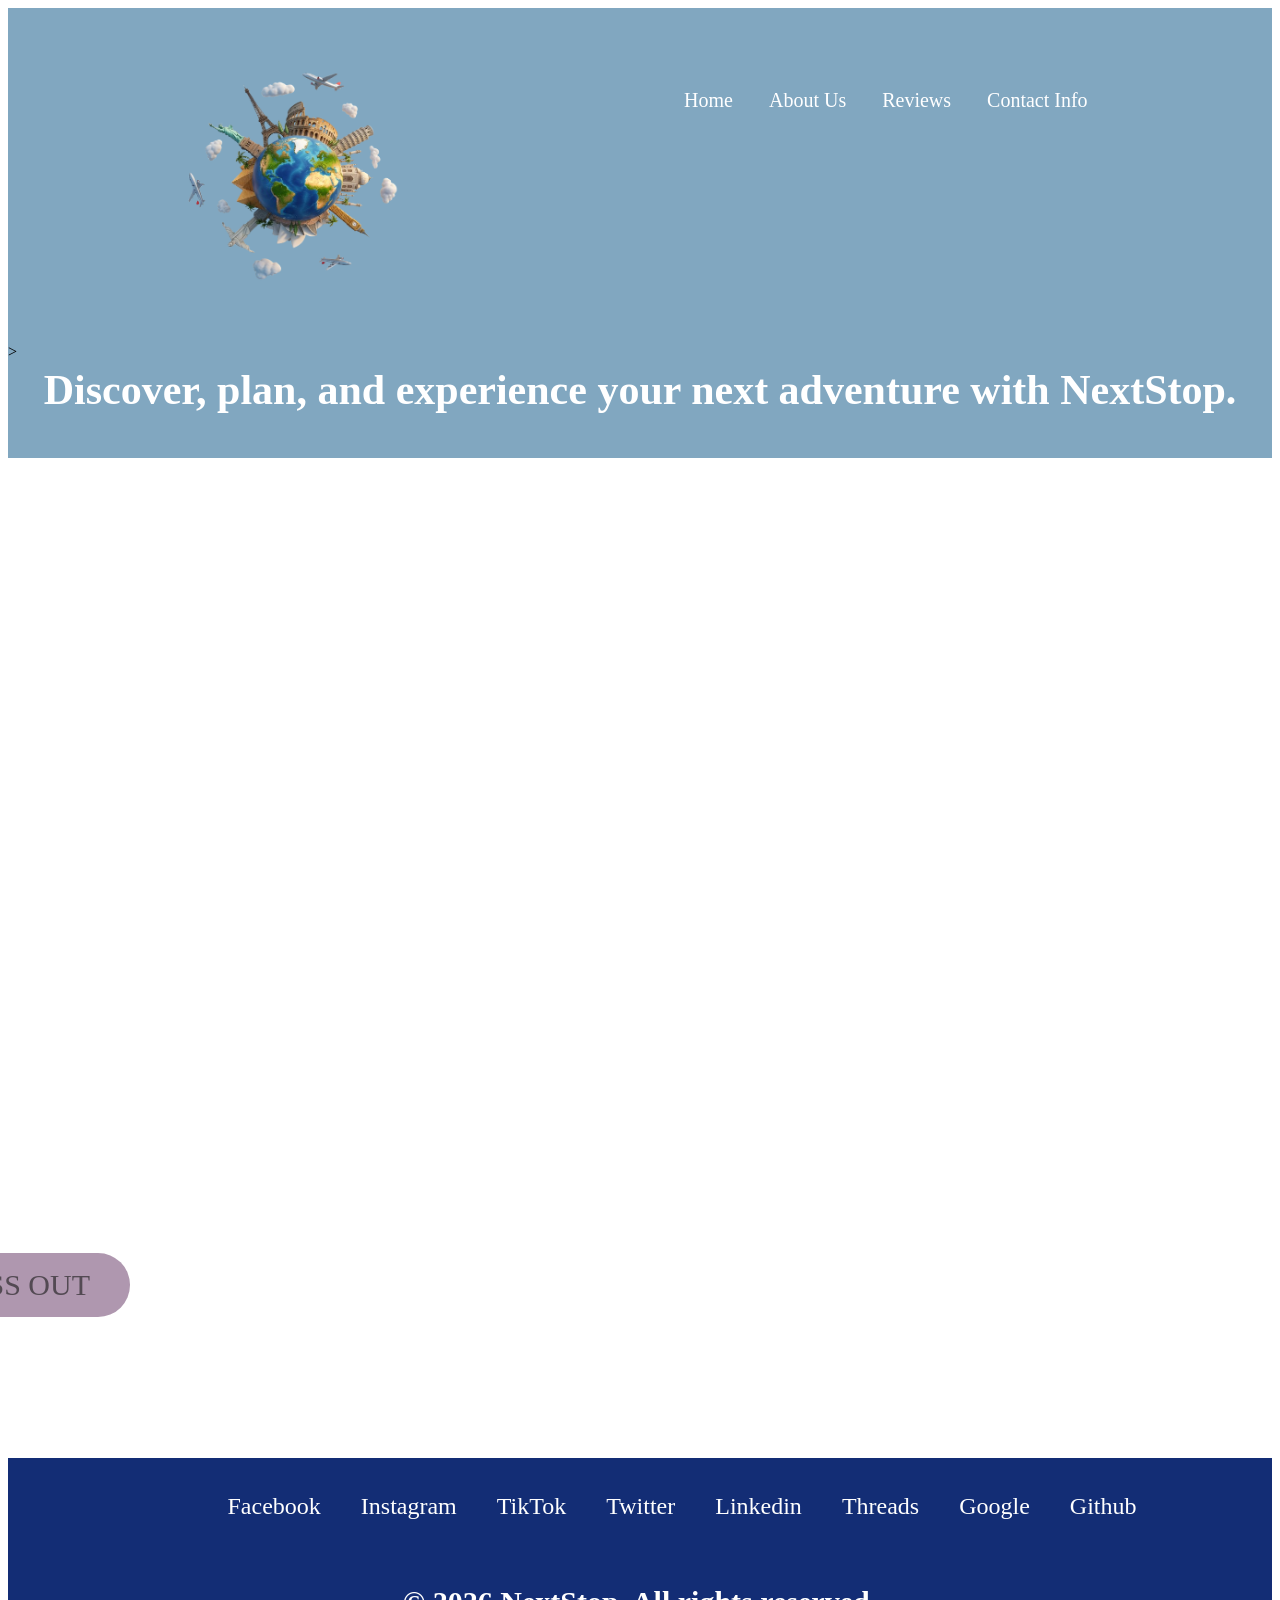
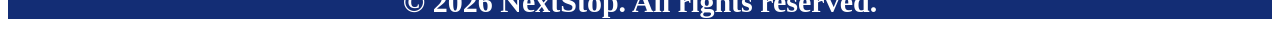
==== GroupProject/index.html @ 1eec3945 "grproject 2" ====
<!DOCTYPE html>
<html lang="en">
<head>
    <meta charset="UTF-8">
    <meta name="viewport" content="width=device-width, initial-scale=1.0">
    <title>NextStop - Home</title>
    <link rel="stylesheet" href="style.css">
</head>
<body>

    
    <section id="section-1">
        <div class="container1">
            <header>

                <img id="logo" src="images/NextStop_logo.png">

                <nav class="nav">
                    <ul>
                        <li class="active"><a href="index.html">Home</a></li>
                        <li class="active"><a href="about.html">About Us</a></li>
                        <li class="active"><a href="reviews.html">Reviews</a></li>
                        <li class="active"><a href="contact.html">Contact Info</a></li>
                    </ul>
                </nav>
            </header>>

            <!--<div class="main-heading"></div>-->
                <h1 class="main-heading">Discover, plan, and experience your next adventure with NextStop.</h1>

        </div>
    </section>


    <section id="section-2">

        <div class="container2">
            <div class="title-box">

                <h2>Travel Destinations</h2>

            <div class="line"></div>                

            </div>


        </div>

            <div class="desti-box">
                <div class="desti">
                    <h2>Dubai</h2>
                </div>

                <div class="desti">
                    <h2>Turkey</h2>
                </div>

                <div class="desti">
                    <h2>Great Britain</h2>
                </div>

                <div class="desti">
                    <h2>USA</h2>
                </div>
            </div>

        </div>

            <div class="desti-box2">
                <div class="desti">
                    <h2>France</h2>
                </div>

                <div class="desti">
                    <h2>Brasil</h2>
                </div>

                <div class="desti">
                    <h2>Italy</h2>
                </div>

                <div class="desti">
                    <h2>Switzerland</h2>
                </div>
            </div>


            <div class="desti-box3">
                <div class="desti">
                    <h2>Japan</h2>
                </div>

                <div class="desti">
                    <h2>Austria</h2>
                </div>

                <div class="desti">
                    <h2>Spain</h2>
                </div>


                <div class="desti">
                    <h2>South Korea</h2>

        </div>
    </section>


    <section id="section-3">

        <div class="container3">
            <div class="title-box">
               <a href="perfkits.html">DON'T MISS OUT</a>
            </div>

        </div>

    </section>


    
    <footer>

        <div class="container4">
            <div class="footer-links">

                <ul>
                    <li><a href="https://www.facebook.com/">Facebook</a></li>
                    <li><a href="https://www.instagram.com/?hl=en">Instagram</a></li>
                    <li><a href="https://www.tiktok.com/en/">TikTok</a></li>
                    <li><a href="https://www.twitter.new/">Twitter</a></li>
                    <li><a href="https://al.linkedin.com/">Linkedin</a></li>
                    <li><a href="https://www.threads.com/?hl=en">Threads</a></li>
                    <li><a href="https://www.google.com/">Google</a></li>
                    <li><a href="https://github.com/">Github</a></li>
                </ul>

                <h3>© 2026 NextStop.  All rights reserved.</h3>
                
            </div>
        </div>

    </footer>



    <script src="main.js"></script>
    
</body>
</html>
---- GroupProject/style.css ----
#logo{
    height: 225px;
    width: 225px;
    right: 500px;
}


/*Section 1*/
#section-1{
    background-color: #81a7c0;
    height: 450px;
    background-size: cover;
    background-position: center;
    background-repeat: no-repeat;
}


.container1{
    margin-left: auto;
    margin-right: auto;
    height: 100%;
}


header{
    padding: 55px;
    display: flex;
    justify-content: space-around;
}


nav ul li{
    display: inline-block;
    padding: 10px 16px;
}


nav ul li a{
    text-decoration: none;
    color: white;
}


nav ul li.active{
    background-color: none;
    font-size: 20px;
}


nav ul li.active:hover{
    background-color: #81a7c0;
    border-radius: 5px;
    font-size: 20px;
}


.main-heading{
    margin-top: 5px;
    text-align: center;
    color: white;
    font-size: 42px;
    font-weight: bold;
}


/*.main-heading h1{
    color: white;
    font-size: 42px;
    font-weight: bold;
    margin-bottom: 100px;
}*/


/*Section 2*/
#section-2{
    background-image: url(images/home_section2.jpg);
    min-height: 400px;
    color: white;
    display: flex;
    flex-direction: column; 
    align-items: center;
    padding: 50px 20px;
}


#section-2 .title-box{
    text-align: center;
    margin-bottom: 40px;
}

#section-2 .title-box h2{
    margin: 0;
    font-size: 40px;
    text-transform: uppercase;
    font-weight: bold;
}

#section-2 .title-box .line{
    width: 80px;
    height: 4px;
    background-color: rgba(255, 255, 255, 0.5);
    margin: 10px auto 0 auto;
}


.desti-box,
.desti-box2,
.desti-box3{
    display: flex;
    justify-content: center;
    gap: 20px;
    margin-top: 20px;
    flex-wrap: wrap;
}


.desti{
    background-color: rgba(255, 255, 255, 0.2);
    padding: 15px 40px;
    border-radius: 50px; 
    text-align: center;
    backdrop-filter: blur(5px);
    transition: 0.3s;
}

.desti h2{
    font-size: 18px;
    margin: 0;
}


.desti:hover{
    background-color: rgba(255, 255, 255, 0.4);
    transform: scale(1.05);
}




/*Section 3*/
#section-3{
    background-image: url(images/home_section3.jpg);
    min-height: 500px;
    background-size: cover;
    background-position: center;
    display: flex;
    justify-content: center;
    align-items: center; /* center first */
}

/* Button container */
#section-3 .title-box{
    text-align: center;
    transform: translateY(-100px); /* move UP (adjust this) */
}

/* DON'T MISS OUT button */
#section-3 .title-box a {
    position: absolute;
    top: 145px;   /* adjust this */
    right: 510px;   /* adjust this */   
    text-decoration: none;
    background-color: #af97af;
    color: #534a53;
    padding: 15px 40px;
    border-radius: 50px;
    font-size: 30px;
    transition: 0.3s;
    white-space: nowrap;
}

/* Hover effect */
#section-3 .title-box a:hover{
    background-color: #5d95c2;
}



/*Footer*/
footer{
    background-color: #132d75;
}


.footer-links{
    max-width: 945px;
    margin-left: auto;
    margin-right: auto;
}


footer ul{
    margin: 0;
    padding-top: 25px;
    padding-bottom: 25px;
    display: flex;
}


.footer-links ul li{
    display: inline-block;
    padding: 10px 20px 10px 20px;
}


.footer-links ul li{
    display: inline-block;
    padding: 10px 20px 10px 20px;
}


.footer-links ul li a{
    text-decoration: none;
    color: white;
    font-size: 24px;
}


.footer-links  h3{
    text-align: center;
    font-size: 30px;
    color: white;
}
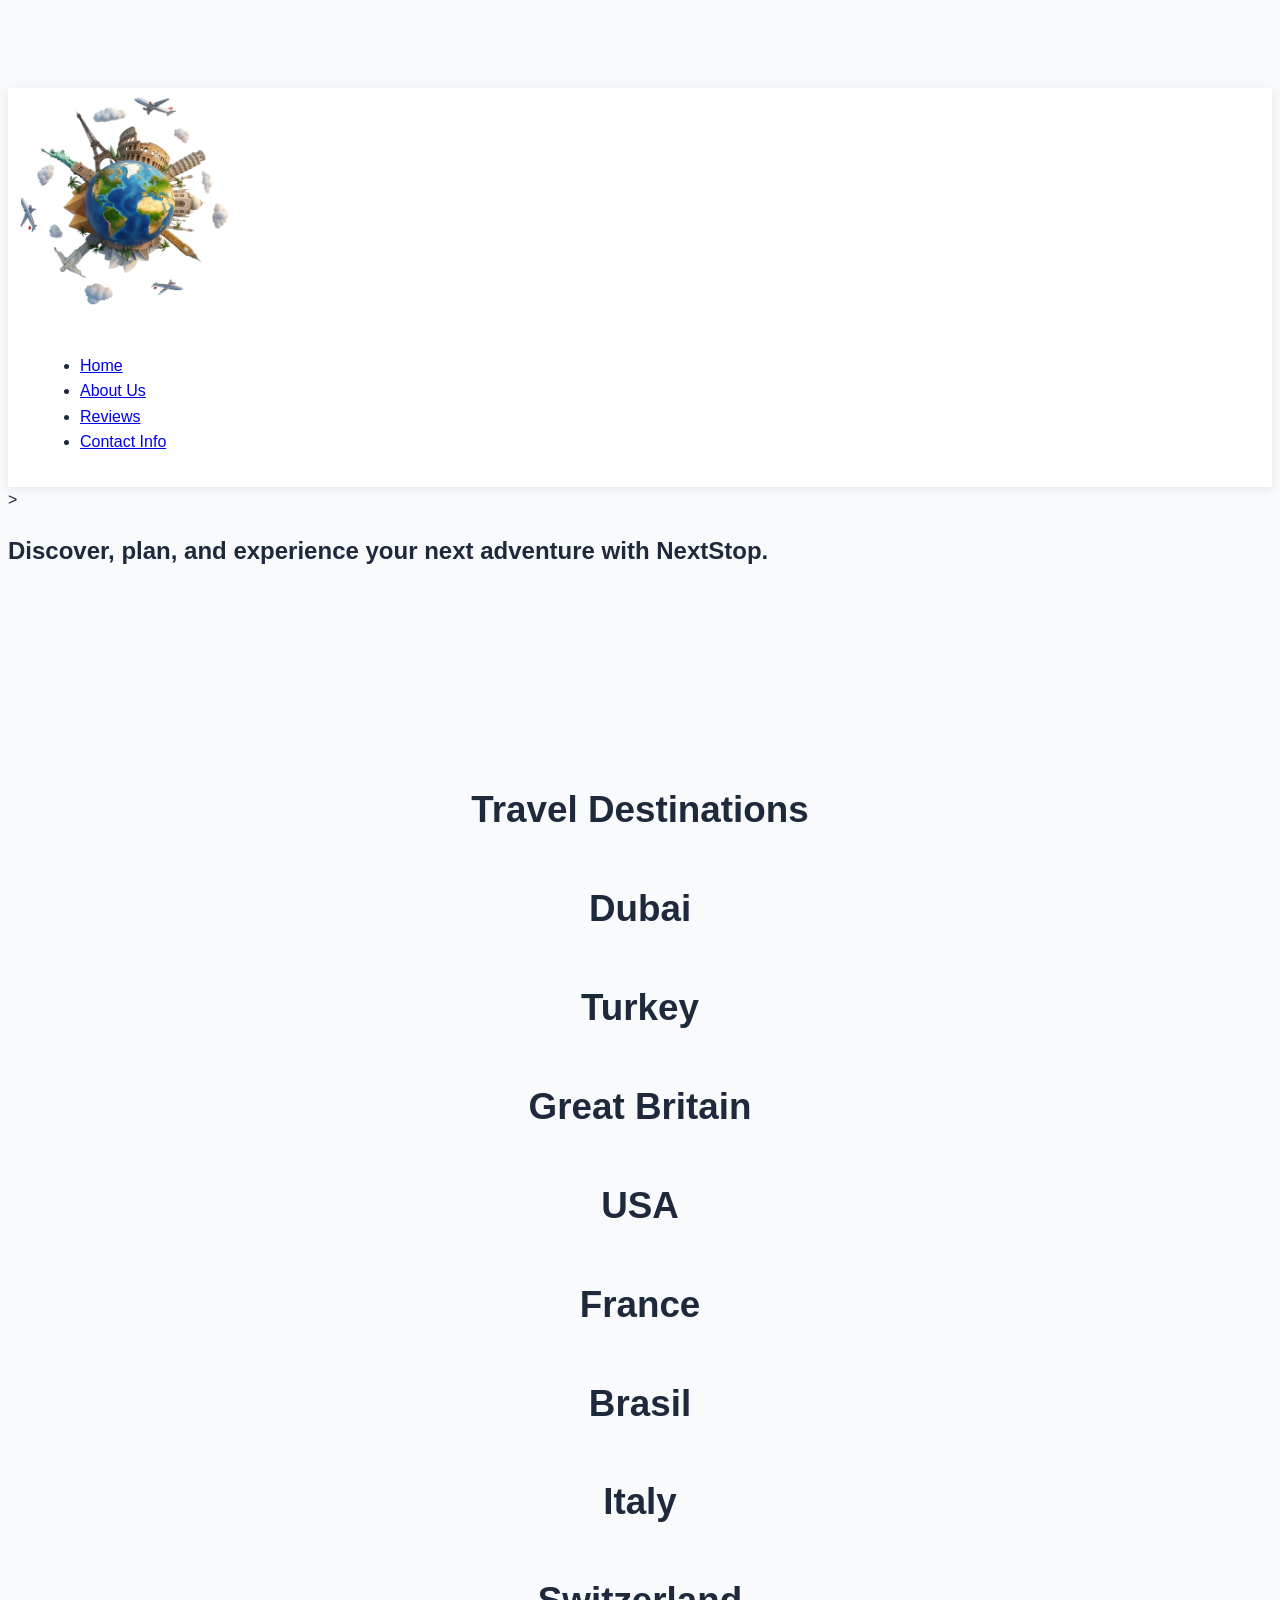
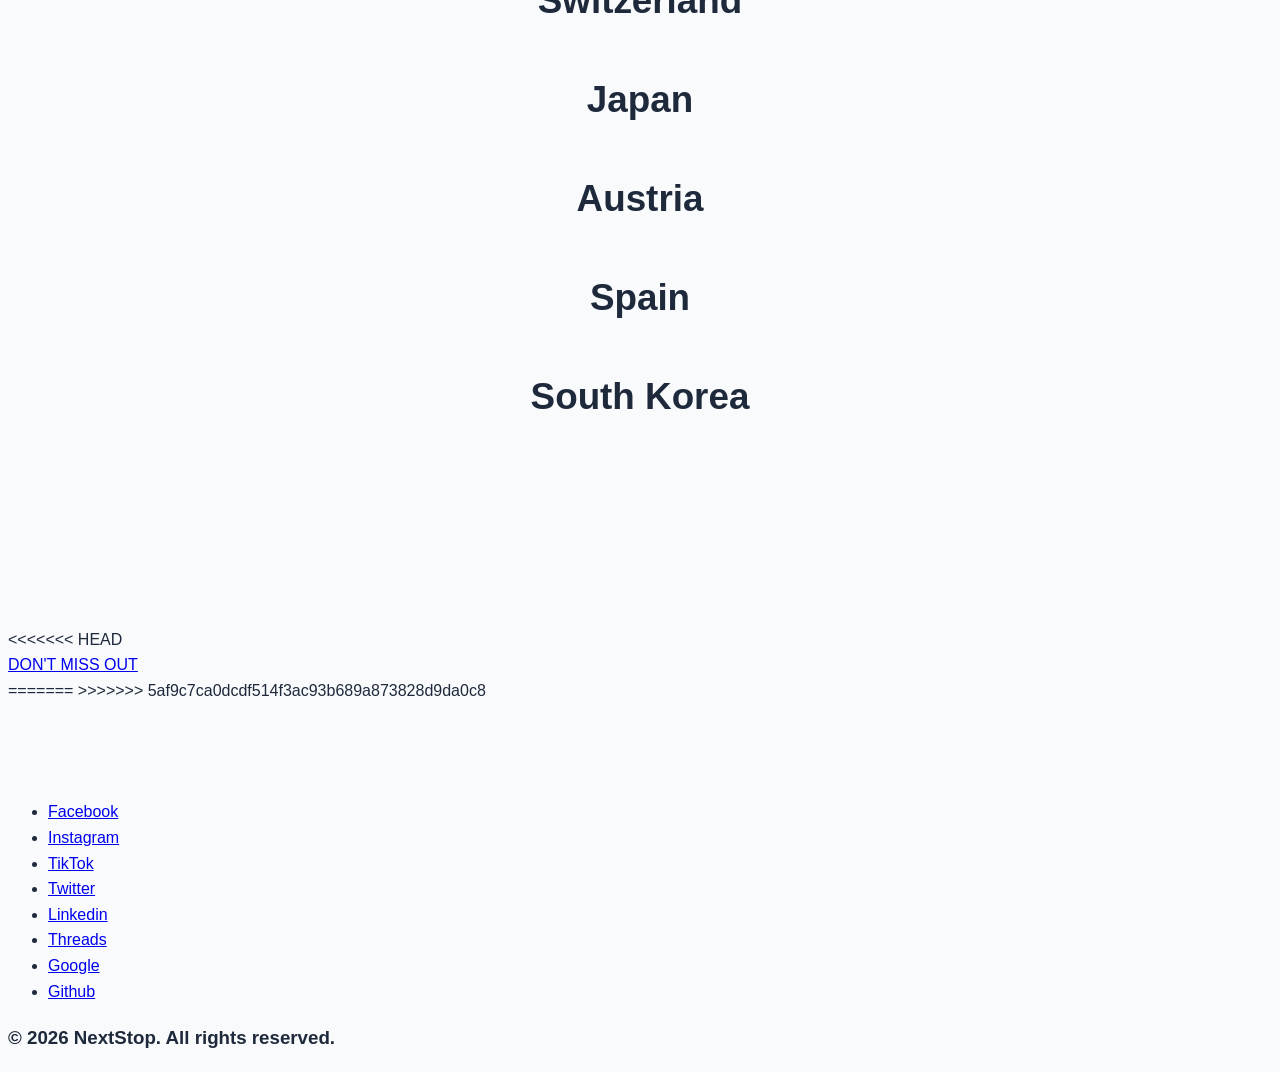
==== commit eb543f49: "." ====
--- a/GroupProject/index.html
+++ b/GroupProject/index.html
@@ -42,8 +42,6 @@
             <div class="line"></div>                
 
             </div>
-
-
         </div>
 
             <div class="desti-box">
@@ -108,12 +106,16 @@
 
     <section id="section-3">
 
+<<<<<<< HEAD
         <div class="container3">
             <div class="title-box">
                <a href="perfkits.html">DON'T MISS OUT</a>
             </div>
 
         </div>
+=======
+        
+>>>>>>> 5af9c7ca0dcdf514f3ac93b689a873828d9da0c8
 
     </section>
 
--- a/GroupProject/style.css
+++ b/GroupProject/style.css
@@ -4,6 +4,104 @@
     right: 500px;
 }
 
+<<<<<<< HEAD
+=======
+html {
+    scroll-behavior: smooth;
+}
+
+body {
+    font-family: Arial, Helvetica, sans-serif;
+    background-color: #f8fafc;
+    color: #1e293b;
+    line-height: 1.6;
+}
+
+/* Navigation */
+
+header {
+    background: #ffffff;
+    box-shadow: 0 2px 10px rgba(0, 0, 0, 0.08);
+    position: sticky;
+    top: 0;
+    z-index: 1000;
+}
+
+
+nav {
+    max-width: 1200px;
+    margin: auto;
+    padding: 1rem 2rem;
+
+    display: flex;
+    justify-content: space-between;
+    align-items: center;
+}
+
+.logo {
+    font-size: 1.8rem;
+    font-weight: bold;
+    color: #0ea5e9;
+}
+
+.nav-links {
+    display: flex;
+    list-style: none;
+    gap: 2rem;
+}
+
+.nav-links a {
+    text-decoration: none;
+    color: #1e293b;
+    font-weight: 600;
+    transition: 0.3s;
+}
+
+.nav-links a:hover {
+    color: #0ea5e9;
+}
+
+#menu-btn {
+    display: none;
+    background: none;
+    border: none;
+    font-size: 1.5rem;
+    cursor: pointer;
+}
+
+/* General */
+
+.container {
+    width: 90%;
+    max-width: 1200px;
+    margin: auto;
+}
+
+section {
+    padding: 80px 0;
+}
+
+h2 {
+    text-align: center;
+    margin-bottom: 40px;
+    font-size: 2.3rem;
+}
+
+/* Hero */
+
+.hero {
+    min-height: 85vh;
+    display: flex;
+    align-items: center;
+    justify-content: center;
+
+    text-align: center;
+    color: white;
+
+    background:
+        linear-gradient(rgba(0,0,0,0.55), rgba(0,0,0,0.55)),
+        url("../images/hero.jpg");
+>>>>>>> 5af9c7ca0dcdf514f3ac93b689a873828d9da0c8
 
 /*Section 1*/
 #section-1{
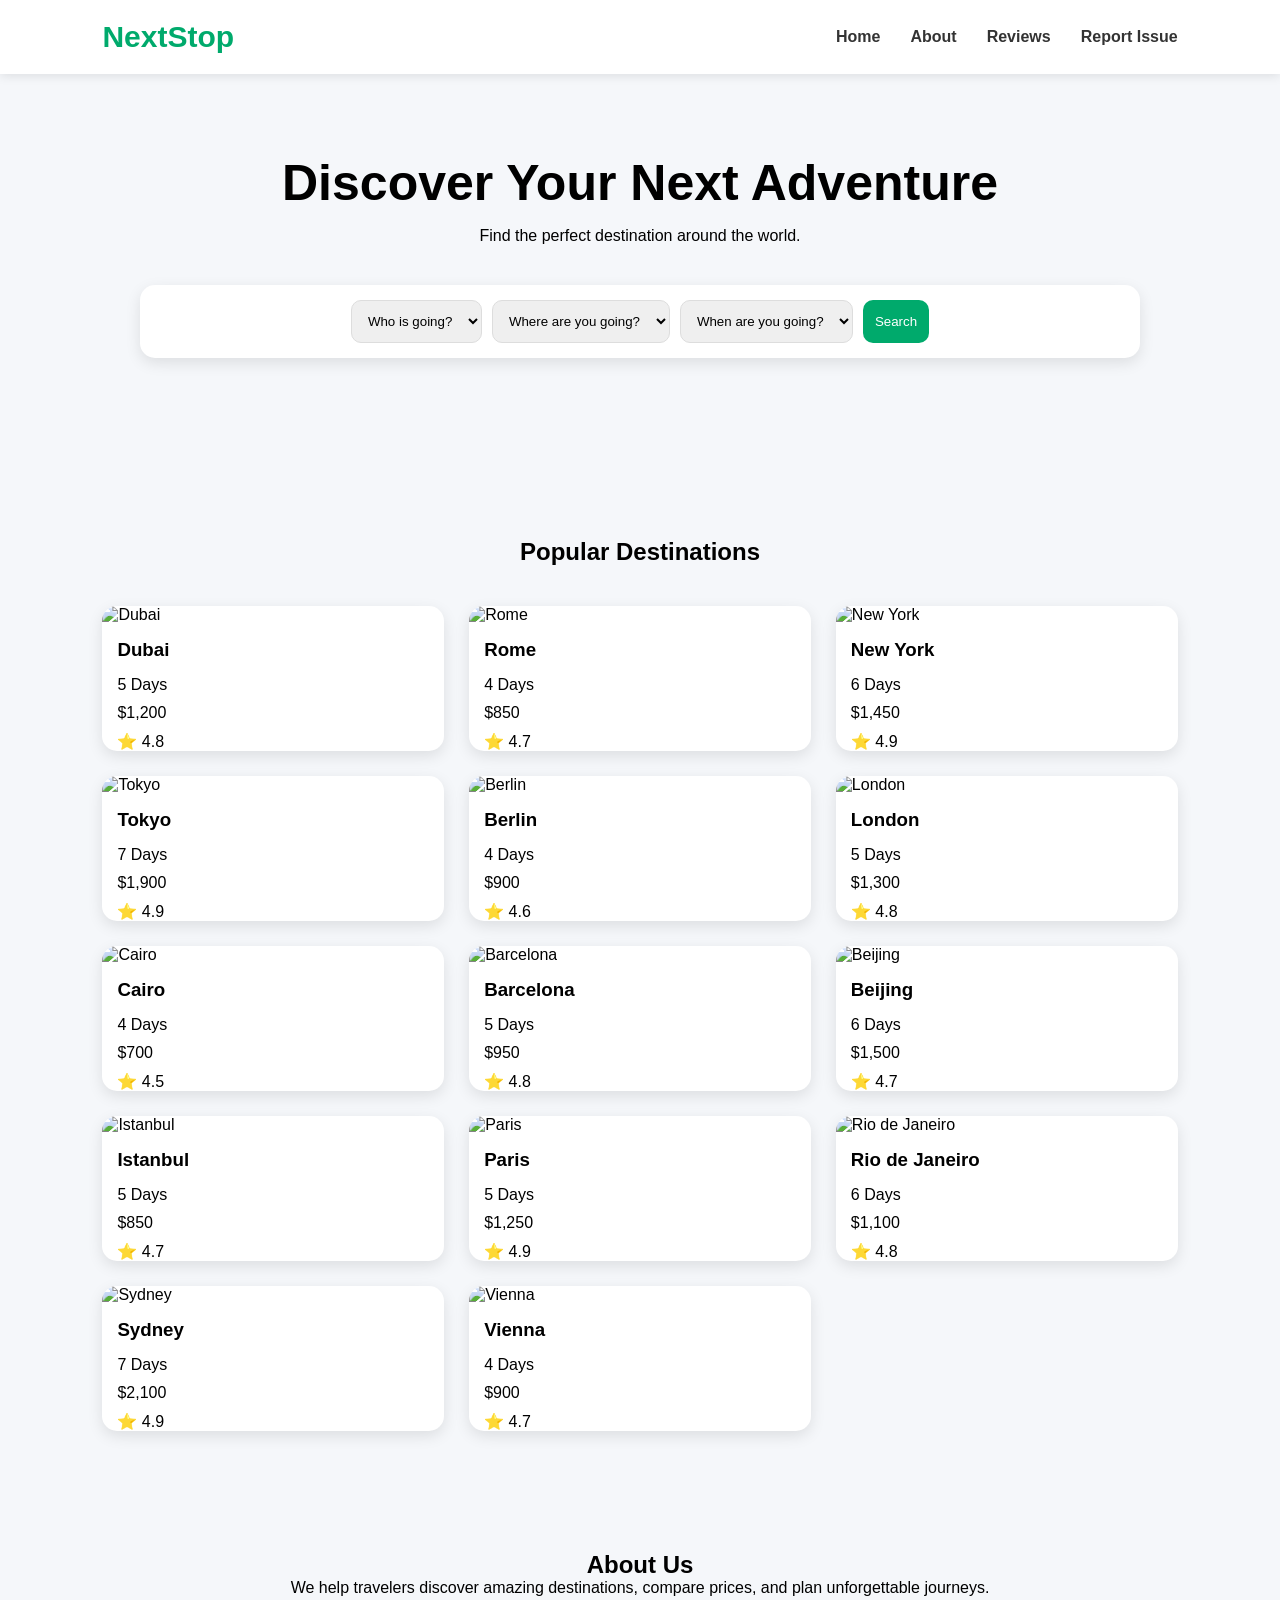
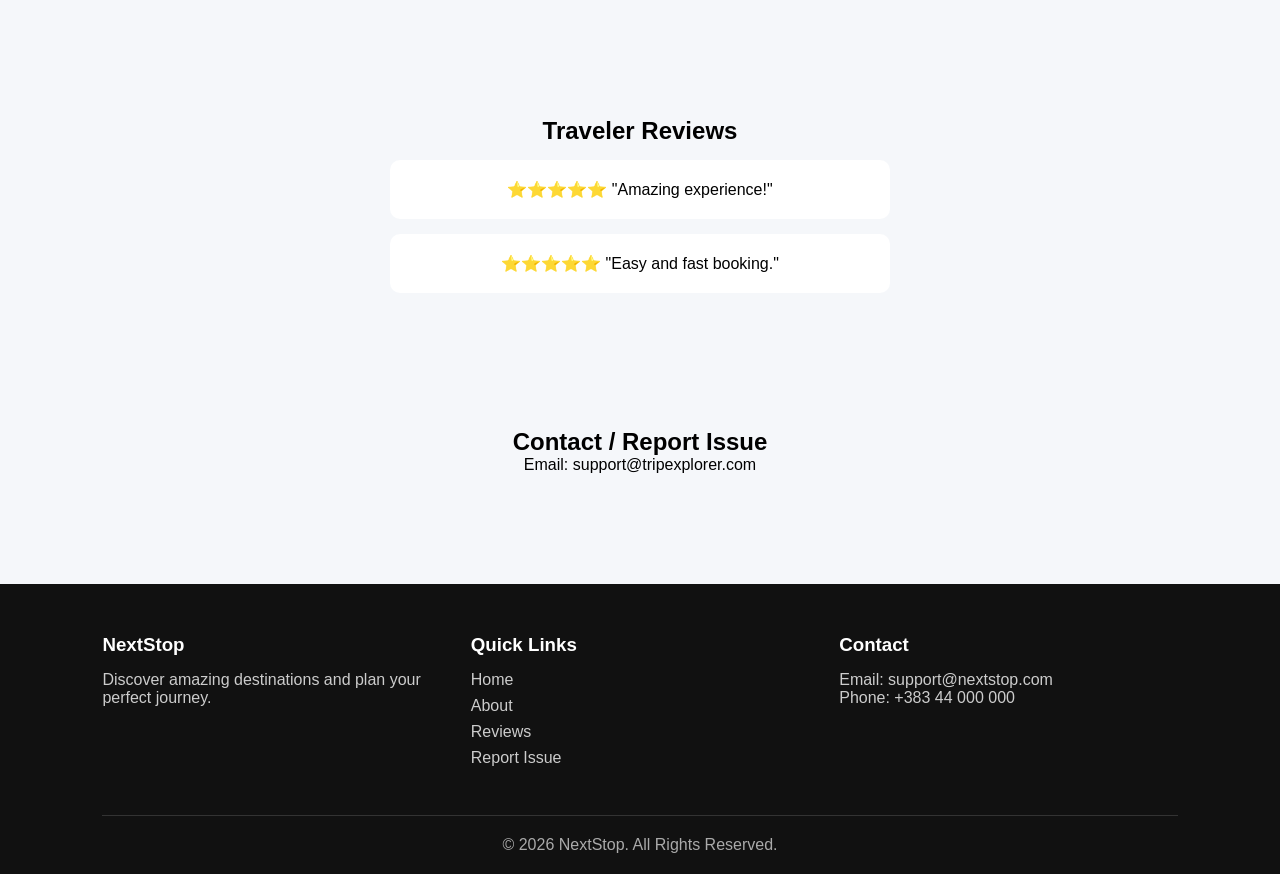
==== commit 660ce452: "commit" ====
--- a/GroupProject/index.html
+++ b/GroupProject/index.html
@@ -1,152 +1,257 @@
+
 <!DOCTYPE html>
 <html lang="en">
 <head>
     <meta charset="UTF-8">
     <meta name="viewport" content="width=device-width, initial-scale=1.0">
-    <title>NextStop - Home</title>
+    <title>TripAdvisor Clone</title>
     <link rel="stylesheet" href="style.css">
 </head>
 <body>
 
-    
-    <section id="section-1">
-        <div class="container1">
-            <header>
-
-                <img id="logo" src="images/NextStop_logo.png">
-
-                <nav class="nav">
-                    <ul>
-                        <li class="active"><a href="index.html">Home</a></li>
-                        <li class="active"><a href="about.html">About Us</a></li>
-                        <li class="active"><a href="reviews.html">Reviews</a></li>
-                        <li class="active"><a href="contact.html">Contact Info</a></li>
-                    </ul>
-                </nav>
-            </header>>
-
-            <!--<div class="main-heading"></div>-->
-                <h1 class="main-heading">Discover, plan, and experience your next adventure with NextStop.</h1>
-
-        </div>
-    </section>
-
-
-    <section id="section-2">
-
-        <div class="container2">
-            <div class="title-box">
-
-                <h2>Travel Destinations</h2>
-
-            <div class="line"></div>                
-
-            </div>
-        </div>
-
-            <div class="desti-box">
-                <div class="desti">
-                    <h2>Dubai</h2>
-                </div>
-
-                <div class="desti">
-                    <h2>Turkey</h2>
-                </div>
-
-                <div class="desti">
-                    <h2>Great Britain</h2>
-                </div>
-
-                <div class="desti">
-                    <h2>USA</h2>
-                </div>
-            </div>
-
-        </div>
-
-            <div class="desti-box2">
-                <div class="desti">
-                    <h2>France</h2>
-                </div>
-
-                <div class="desti">
-                    <h2>Brasil</h2>
-                </div>
-
-                <div class="desti">
-                    <h2>Italy</h2>
-                </div>
-
-                <div class="desti">
-                    <h2>Switzerland</h2>
-                </div>
-            </div>
-
-
-            <div class="desti-box3">
-                <div class="desti">
-                    <h2>Japan</h2>
-                </div>
-
-                <div class="desti">
-                    <h2>Austria</h2>
-                </div>
-
-                <div class="desti">
-                    <h2>Spain</h2>
-                </div>
-
-
-                <div class="desti">
-                    <h2>South Korea</h2>
-
-        </div>
-    </section>
-
-
-    <section id="section-3">
-
-<<<<<<< HEAD
-        <div class="container3">
-            <div class="title-box">
-               <a href="perfkits.html">DON'T MISS OUT</a>
-            </div>
-
-        </div>
-=======
-        
->>>>>>> 5af9c7ca0dcdf514f3ac93b689a873828d9da0c8
-
-    </section>
-
-
-    
+<nav>
+
+    <div class="logo">
+        NextStop
+    </div>
+
+    <ul>
+        <li><a href="index.html">Home</a></li>
+        <li><a href="about.html">About</a></li>
+        <li><a href="reviews.html">Reviews</a></li>
+        <li><a href="report.html">Report Issue</a></li>
+    </ul>
+
+</nav>
+
+    <section class="hero" id="home">
+        <h1>Discover Your Next Adventure</h1>
+        <p>Find the perfect destination around the world.</p>
+
+        <div class="trip-bar">
+
+            <select>
+                <option>Who is going?</option>
+                <option>Solo</option>
+                <option>Couple</option>
+                <option>Family</option>
+                <option>Friends</option>
+            </select>
+
+            <select>
+                <option>Where are you going?</option>
+                <option>Dubai</option>
+                <option>Rome</option>
+                <option>New York</option>
+                <option>Tokyo</option>
+                <option>Berlin</option>
+                <option>London</option>
+                <option>Cairo</option>
+                <option>Barcelona</option>
+                <option>Beijing</option>
+                <option>Istanbul</option>
+                <option>Paris</option>
+                <option>Rio de Janeiro</option>
+                <option>Sydney</option>
+                <option>Vienna</option>
+            </select>
+
+            <select>
+                <option>When are you going?</option>
+                <option>Spring</option>
+                <option>Summer</option>
+                <option>Autumn</option>
+                <option>Winter</option>
+            </select>
+
+            <button id="searchBtn">Search</button>
+
+        </div>
+    </section>
+
+    <section class="destinations">
+
+        <h2>Popular Destinations</h2>
+
+        <div class="cards">
+
+            <div class="card">
+                <img src="images/dubai.jpg" alt="Dubai">
+                <h3>Dubai</h3>
+                <p>5 Days</p>
+                <p>$1,200</p>
+                <span>⭐ 4.8</span>
+            </div>
+
+            <div class="card">
+                <img src="images/rome.jpg" alt="Rome">
+                <h3>Rome</h3>
+                <p>4 Days</p>
+                <p>$850</p>
+                <span>⭐ 4.7</span>
+            </div>
+
+            <div class="card">
+                <img src="images/new-york.jpg" alt="New York">
+                <h3>New York</h3>
+                <p>6 Days</p>
+                <p>$1,450</p>
+                <span>⭐ 4.9</span>
+            </div>
+
+            <div class="card">
+                <img src="images/tokyo.jpg" alt="Tokyo">
+                <h3>Tokyo</h3>
+                <p>7 Days</p>
+                <p>$1,900</p>
+                <span>⭐ 4.9</span>
+            </div>
+
+            <div class="card">
+                <img src="images/berlin.jpg" alt="Berlin">
+                <h3>Berlin</h3>
+                <p>4 Days</p>
+                <p>$900</p>
+                <span>⭐ 4.6</span>
+            </div>
+
+            <div class="card">
+                <img src="images/london.jpg" alt="London">
+                <h3>London</h3>
+                <p>5 Days</p>
+                <p>$1,300</p>
+                <span>⭐ 4.8</span>
+            </div>
+
+            <div class="card">
+                <img src="images/cairo.jpg" alt="Cairo">
+                <h3>Cairo</h3>
+                <p>4 Days</p>
+                <p>$700</p>
+                <span>⭐ 4.5</span>
+            </div>
+
+            <div class="card">
+                <img src="images/barcelona.jpg" alt="Barcelona">
+                <h3>Barcelona</h3>
+                <p>5 Days</p>
+                <p>$950</p>
+                <span>⭐ 4.8</span>
+            </div>
+
+            <div class="card">
+                <img src="images/beijing.jpg" alt="Beijing">
+                <h3>Beijing</h3>
+                <p>6 Days</p>
+                <p>$1,500</p>
+                <span>⭐ 4.7</span>
+            </div>
+
+            <div class="card">
+                <img src="images/istanbul.jpg" alt="Istanbul">
+                <h3>Istanbul</h3>
+                <p>5 Days</p>
+                <p>$850</p>
+                <span>⭐ 4.7</span>
+            </div>
+
+            <div class="card">
+                <img src="images/paris.jpg" alt="Paris">
+                <h3>Paris</h3>
+                <p>5 Days</p>
+                <p>$1,250</p>
+                <span>⭐ 4.9</span>
+            </div>
+
+            <div class="card">
+                <img src="images/rio-de-janeiro.jpg" alt="Rio de Janeiro">
+                <h3>Rio de Janeiro</h3>
+                <p>6 Days</p>
+                <p>$1,100</p>
+                <span>⭐ 4.8</span>
+            </div>
+
+            <div class="card">
+                <img src="images/sydney.jpg" alt="Sydney">
+                <h3>Sydney</h3>
+                <p>7 Days</p>
+                <p>$2,100</p>
+                <span>⭐ 4.9</span>
+            </div>
+
+            <div class="card">
+                <img src="images/vienna.jpg" alt="Vienna">
+                <h3>Vienna</h3>
+                <p>4 Days</p>
+                <p>$900</p>
+                <span>⭐ 4.7</span>
+            </div>
+
+        </div>
+    </section>
+
+    <section id="about">
+        <h2>About Us</h2>
+        <p>
+            We help travelers discover amazing destinations,
+            compare prices, and plan unforgettable journeys.
+        </p>
+    </section>
+
+    <section id="reviews">
+        <h2>Traveler Reviews</h2>
+        <div class="review-box">
+            ⭐⭐⭐⭐⭐ "Amazing experience!"
+        </div>
+        <div class="review-box">
+            ⭐⭐⭐⭐⭐ "Easy and fast booking."
+        </div>
+    </section>
+
+    <section id="contact">
+        <h2>Contact / Report Issue</h2>
+        <p>Email: support@tripexplorer.com</p>
+    </section>
+
     <footer>
 
-        <div class="container4">
-            <div class="footer-links">
-
-                <ul>
-                    <li><a href="https://www.facebook.com/">Facebook</a></li>
-                    <li><a href="https://www.instagram.com/?hl=en">Instagram</a></li>
-                    <li><a href="https://www.tiktok.com/en/">TikTok</a></li>
-                    <li><a href="https://www.twitter.new/">Twitter</a></li>
-                    <li><a href="https://al.linkedin.com/">Linkedin</a></li>
-                    <li><a href="https://www.threads.com/?hl=en">Threads</a></li>
-                    <li><a href="https://www.google.com/">Google</a></li>
-                    <li><a href="https://github.com/">Github</a></li>
-                </ul>
-
-                <h3>© 2026 NextStop.  All rights reserved.</h3>
-                
-            </div>
-        </div>
-
-    </footer>
-
-
+    <div class="footer-content">
+
+        <div>
+            <h3>NextStop</h3>
+            <p>
+                Discover amazing destinations and plan
+                your perfect journey.
+            </p>
+        </div>
+
+
+        <div>
+            <h3>Quick Links</h3>
+            <a href="index.html">Home</a>
+            <a href="about.html">About</a>
+            <a href="reviews.html">Reviews</a>
+            <a href="report.html">Report Issue</a>
+        </div>
+
+
+        <div>
+            <h3>Contact</h3>
+            <p>Email: support@nextstop.com</p>
+            <p>Phone: +383 44 000 000</p>
+        </div>
+
+
+    </div>
+
+
+    <div class="copyright">
+        © 2026 NextStop. All Rights Reserved.
+    </div>
+
+
+</footer>
 
     <script src="main.js"></script>
-    
 </body>
-</html>+</html>
--- a/GroupProject/style.css
+++ b/GroupProject/style.css
@@ -1,321 +1,197 @@
-#logo{
-    height: 225px;
-    width: 225px;
-    right: 500px;
+*{
+    margin:0;
+    padding:0;
+    box-sizing:border-box;
+    font-family:Arial, sans-serif;
 }
 
-<<<<<<< HEAD
-=======
-html {
-    scroll-behavior: smooth;
+body{
+    background:#f5f7fa;
 }
 
-body {
-    font-family: Arial, Helvetica, sans-serif;
-    background-color: #f8fafc;
-    color: #1e293b;
-    line-height: 1.6;
+nav{
+    display:flex;
+    justify-content:space-between;
+    align-items:center;
+    padding:20px 8%;
+    background:white;
+    position:sticky;
+    top:0;
+    box-shadow:0 2px 10px rgba(0,0,0,0.1);
 }
 
-/* Navigation */
+.logo{
 
-header {
-    background: #ffffff;
-    box-shadow: 0 2px 10px rgba(0, 0, 0, 0.08);
-    position: sticky;
-    top: 0;
-    z-index: 1000;
+    font-size:30px;
+    font-weight:bold;
+    color:#00aa6c;
+
+}
+
+nav ul{
+    display:flex;
+    list-style:none;
+    gap:30px;
+}
+
+nav a{
+    text-decoration:none;
+    color:#333;
+    font-weight:600;
+}
+
+.hero{
+    text-align:center;
+    padding:80px 20px;
+}
+
+.hero h1{
+    font-size:50px;
+    margin-bottom:15px;
+}
+
+.trip-bar{
+    margin:40px auto;
+    display:flex;
+    justify-content:center;
+    flex-wrap:wrap;
+    gap:10px;
+    background:white;
+    padding:15px;
+    border-radius:15px;
+    width:90%;
+    max-width:1000px;
+    box-shadow:0 5px 15px rgba(0,0,0,0.1);
+}
+
+.trip-bar select,
+.trip-bar button{
+    padding:12px;
+    border:1px solid #ddd;
+    border-radius:10px;
+}
+
+.trip-bar button{
+    background:#00aa6c;
+    color:white;
+    border:none;
+    cursor:pointer;
+}
+
+.destinations{
+    padding:60px 8%;
+}
+
+.destinations h2{
+    text-align:center;
+    margin-bottom:40px;
+}
+
+.cards{
+    display:grid;
+    grid-template-columns:repeat(auto-fit,minmax(260px,1fr));
+    gap:25px;
+}
+
+.card{
+    background:white;
+    border-radius:15px;
+    overflow:hidden;
+    box-shadow:0 5px 15px rgba(0,0,0,0.1);
+    transition:.3s;
+}
+
+.card:hover{
+    transform:translateY(-8px);
+}
+
+.card img{
+    width:100%;
+    height:200px;
+    object-fit:cover;
+}
+
+.card h3{
+    padding:15px;
+}
+
+.card p,
+.card span{
+    padding:0 15px 10px;
+}
+
+#about,
+#reviews,
+#contact{
+    padding:60px 8%;
+    text-align:center;
+}
+
+.review-box{
+    background:white;
+    padding:20px;
+    margin:15px auto;
+    max-width:500px;
+    border-radius:10px;
+}
+
+footer{
+
+    background:#111;
+    color:white;
+    padding:50px 8% 20px;
+    margin-top:50px;
+
 }
 
 
-nav {
-    max-width: 1200px;
-    margin: auto;
-    padding: 1rem 2rem;
+.footer-content{
 
-    display: flex;
-    justify-content: space-between;
-    align-items: center;
-}
+    display:grid;
+    grid-template-columns:repeat(auto-fit,minmax(220px,1fr));
+    gap:30px;
 
-.logo {
-    font-size: 1.8rem;
-    font-weight: bold;
-    color: #0ea5e9;
-}
-
-.nav-links {
-    display: flex;
-    list-style: none;
-    gap: 2rem;
-}
-
-.nav-links a {
-    text-decoration: none;
-    color: #1e293b;
-    font-weight: 600;
-    transition: 0.3s;
-}
-
-.nav-links a:hover {
-    color: #0ea5e9;
-}
-
-#menu-btn {
-    display: none;
-    background: none;
-    border: none;
-    font-size: 1.5rem;
-    cursor: pointer;
-}
-
-/* General */
-
-.container {
-    width: 90%;
-    max-width: 1200px;
-    margin: auto;
-}
-
-section {
-    padding: 80px 0;
-}
-
-h2 {
-    text-align: center;
-    margin-bottom: 40px;
-    font-size: 2.3rem;
-}
-
-/* Hero */
-
-.hero {
-    min-height: 85vh;
-    display: flex;
-    align-items: center;
-    justify-content: center;
-
-    text-align: center;
-    color: white;
-
-    background:
-        linear-gradient(rgba(0,0,0,0.55), rgba(0,0,0,0.55)),
-        url("../images/hero.jpg");
->>>>>>> 5af9c7ca0dcdf514f3ac93b689a873828d9da0c8
-
-/*Section 1*/
-#section-1{
-    background-color: #81a7c0;
-    height: 450px;
-    background-size: cover;
-    background-position: center;
-    background-repeat: no-repeat;
 }
 
 
-.container1{
-    margin-left: auto;
-    margin-right: auto;
-    height: 100%;
+footer h3{
+
+    margin-bottom:15px;
+
 }
 
 
-header{
-    padding: 55px;
-    display: flex;
-    justify-content: space-around;
+footer p{
+
+    color:#ccc;
+
 }
 
 
-nav ul li{
-    display: inline-block;
-    padding: 10px 16px;
+footer a{
+
+    display:block;
+    color:#ccc;
+    text-decoration:none;
+    margin:8px 0;
+
 }
 
 
-nav ul li a{
-    text-decoration: none;
-    color: white;
-}
+footer a:hover{
 
+    color:#00aa6c;
 
-nav ul li.active{
-    background-color: none;
-    font-size: 20px;
-}
-
-
-nav ul li.active:hover{
-    background-color: #81a7c0;
-    border-radius: 5px;
-    font-size: 20px;
-}
-
-
-.main-heading{
-    margin-top: 5px;
-    text-align: center;
-    color: white;
-    font-size: 42px;
-    font-weight: bold;
-}
-
-
-/*.main-heading h1{
-    color: white;
-    font-size: 42px;
-    font-weight: bold;
-    margin-bottom: 100px;
-}*/
-
-
-/*Section 2*/
-#section-2{
-    background-image: url(images/home_section2.jpg);
-    min-height: 400px;
-    color: white;
-    display: flex;
-    flex-direction: column; 
-    align-items: center;
-    padding: 50px 20px;
-}
-
-
-#section-2 .title-box{
-    text-align: center;
-    margin-bottom: 40px;
-}
-
-#section-2 .title-box h2{
-    margin: 0;
-    font-size: 40px;
-    text-transform: uppercase;
-    font-weight: bold;
-}
-
-#section-2 .title-box .line{
-    width: 80px;
-    height: 4px;
-    background-color: rgba(255, 255, 255, 0.5);
-    margin: 10px auto 0 auto;
-}
-
-
-.desti-box,
-.desti-box2,
-.desti-box3{
-    display: flex;
-    justify-content: center;
-    gap: 20px;
-    margin-top: 20px;
-    flex-wrap: wrap;
-}
-
-
-.desti{
-    background-color: rgba(255, 255, 255, 0.2);
-    padding: 15px 40px;
-    border-radius: 50px; 
-    text-align: center;
-    backdrop-filter: blur(5px);
-    transition: 0.3s;
-}
-
-.desti h2{
-    font-size: 18px;
-    margin: 0;
-}
-
-
-.desti:hover{
-    background-color: rgba(255, 255, 255, 0.4);
-    transform: scale(1.05);
 }
 
 
 
+.copyright{
 
-/*Section 3*/
-#section-3{
-    background-image: url(images/home_section3.jpg);
-    min-height: 500px;
-    background-size: cover;
-    background-position: center;
-    display: flex;
-    justify-content: center;
-    align-items: center; /* center first */
-}
+    text-align:center;
+    margin-top:40px;
+    padding-top:20px;
+    border-top:1px solid #333;
+    color:#aaa;
 
-/* Button container */
-#section-3 .title-box{
-    text-align: center;
-    transform: translateY(-100px); /* move UP (adjust this) */
-}
-
-/* DON'T MISS OUT button */
-#section-3 .title-box a {
-    position: absolute;
-    top: 145px;   /* adjust this */
-    right: 510px;   /* adjust this */   
-    text-decoration: none;
-    background-color: #af97af;
-    color: #534a53;
-    padding: 15px 40px;
-    border-radius: 50px;
-    font-size: 30px;
-    transition: 0.3s;
-    white-space: nowrap;
-}
-
-/* Hover effect */
-#section-3 .title-box a:hover{
-    background-color: #5d95c2;
-}
-
-
-
-/*Footer*/
-footer{
-    background-color: #132d75;
-}
-
-
-.footer-links{
-    max-width: 945px;
-    margin-left: auto;
-    margin-right: auto;
-}
-
-
-footer ul{
-    margin: 0;
-    padding-top: 25px;
-    padding-bottom: 25px;
-    display: flex;
-}
-
-
-.footer-links ul li{
-    display: inline-block;
-    padding: 10px 20px 10px 20px;
-}
-
-
-.footer-links ul li{
-    display: inline-block;
-    padding: 10px 20px 10px 20px;
-}
-
-
-.footer-links ul li a{
-    text-decoration: none;
-    color: white;
-    font-size: 24px;
-}
-
-
-.footer-links  h3{
-    text-align: center;
-    font-size: 30px;
-    color: white;
 }
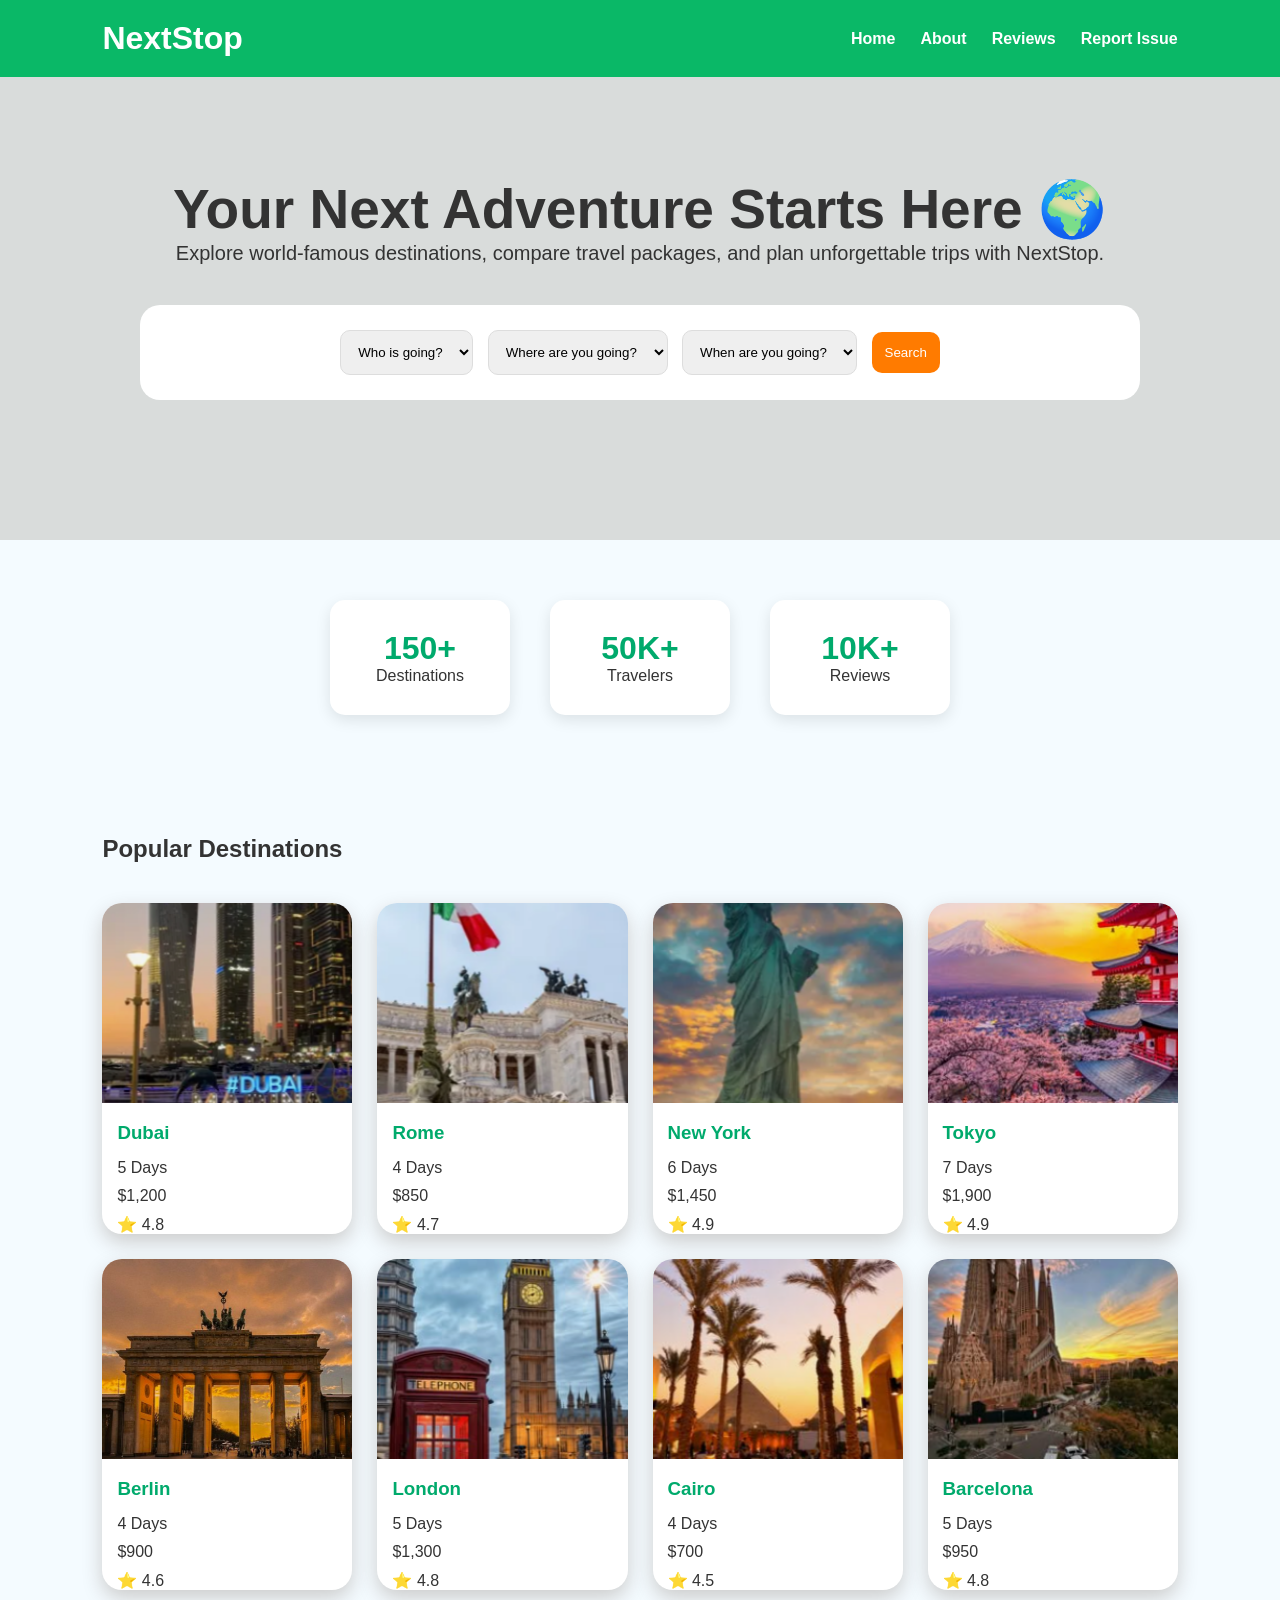
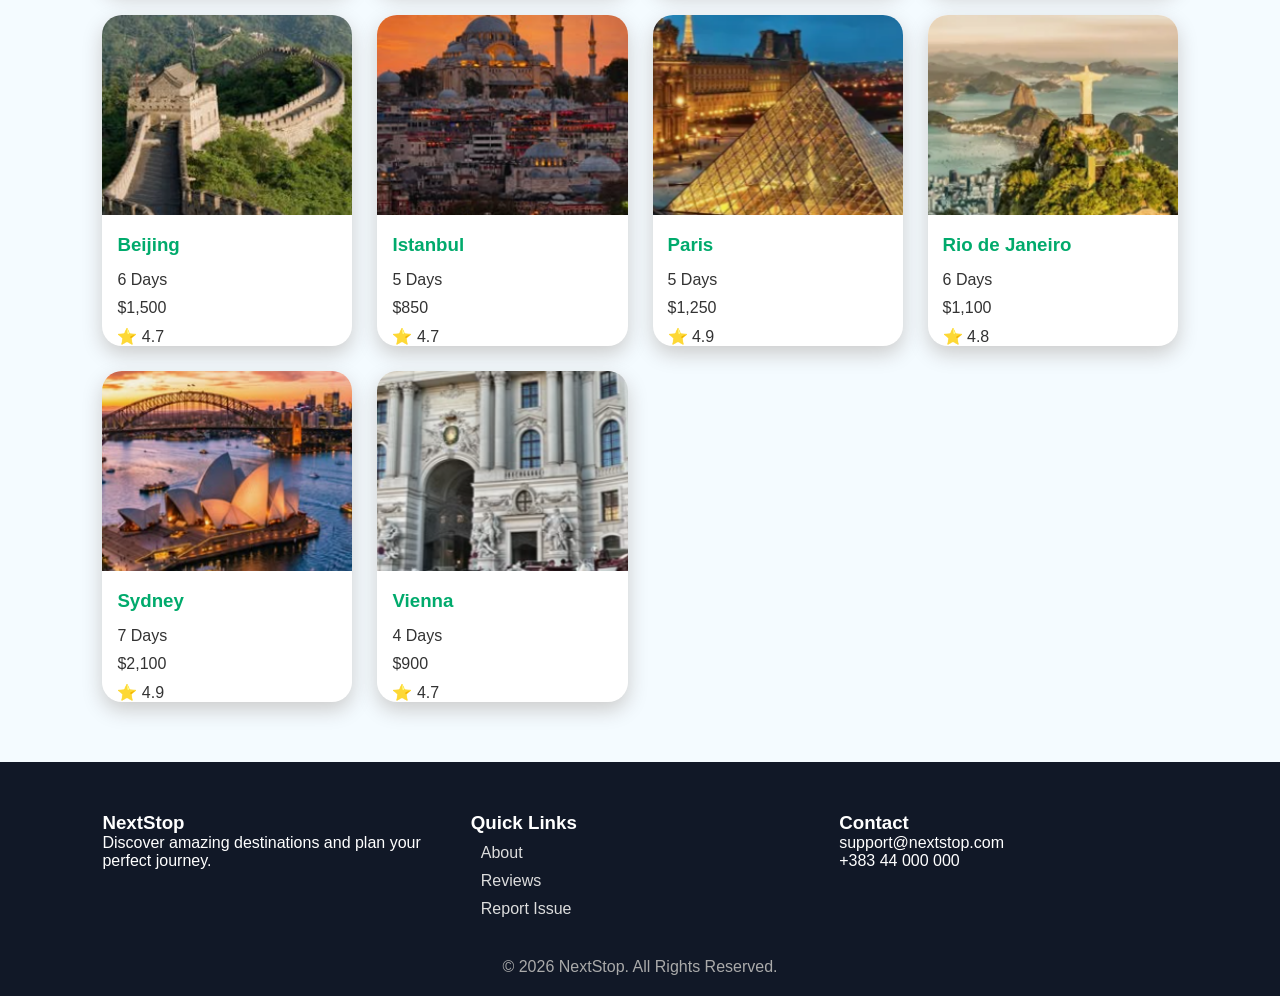
==== commit 3b11f41b: "." ====
--- a/GroupProject/index.html
+++ b/GroupProject/index.html
@@ -4,16 +4,13 @@
 <head>
     <meta charset="UTF-8">
     <meta name="viewport" content="width=device-width, initial-scale=1.0">
-    <title>TripAdvisor Clone</title>
+    <title>NextStop</title>
     <link rel="stylesheet" href="style.css">
 </head>
 <body>
 
 <nav>
-
-    <div class="logo">
-        NextStop
-    </div>
+    <div class="logo">NextStop</div>
 
     <ul>
         <li><a href="index.html">Home</a></li>
@@ -21,237 +18,231 @@
         <li><a href="reviews.html">Reviews</a></li>
         <li><a href="report.html">Report Issue</a></li>
     </ul>
-
 </nav>
 
-    <section class="hero" id="home">
-        <h1>Discover Your Next Adventure</h1>
-        <p>Find the perfect destination around the world.</p>
-
-        <div class="trip-bar">
-
-            <select>
-                <option>Who is going?</option>
-                <option>Solo</option>
-                <option>Couple</option>
-                <option>Family</option>
-                <option>Friends</option>
-            </select>
-
-            <select>
-                <option>Where are you going?</option>
-                <option>Dubai</option>
-                <option>Rome</option>
-                <option>New York</option>
-                <option>Tokyo</option>
-                <option>Berlin</option>
-                <option>London</option>
-                <option>Cairo</option>
-                <option>Barcelona</option>
-                <option>Beijing</option>
-                <option>Istanbul</option>
-                <option>Paris</option>
-                <option>Rio de Janeiro</option>
-                <option>Sydney</option>
-                <option>Vienna</option>
-            </select>
-
-            <select>
-                <option>When are you going?</option>
-                <option>Spring</option>
-                <option>Summer</option>
-                <option>Autumn</option>
-                <option>Winter</option>
-            </select>
-
-            <button id="searchBtn">Search</button>
-
-        </div>
-    </section>
-
-    <section class="destinations">
-
-        <h2>Popular Destinations</h2>
-
-        <div class="cards">
-
-            <div class="card">
-                <img src="images/dubai.jpg" alt="Dubai">
-                <h3>Dubai</h3>
-                <p>5 Days</p>
-                <p>$1,200</p>
-                <span>⭐ 4.8</span>
-            </div>
-
-            <div class="card">
-                <img src="images/rome.jpg" alt="Rome">
-                <h3>Rome</h3>
-                <p>4 Days</p>
-                <p>$850</p>
-                <span>⭐ 4.7</span>
-            </div>
-
-            <div class="card">
-                <img src="images/new-york.jpg" alt="New York">
-                <h3>New York</h3>
-                <p>6 Days</p>
-                <p>$1,450</p>
-                <span>⭐ 4.9</span>
-            </div>
-
-            <div class="card">
-                <img src="images/tokyo.jpg" alt="Tokyo">
-                <h3>Tokyo</h3>
-                <p>7 Days</p>
-                <p>$1,900</p>
-                <span>⭐ 4.9</span>
-            </div>
-
-            <div class="card">
-                <img src="images/berlin.jpg" alt="Berlin">
-                <h3>Berlin</h3>
-                <p>4 Days</p>
-                <p>$900</p>
-                <span>⭐ 4.6</span>
-            </div>
-
-            <div class="card">
-                <img src="images/london.jpg" alt="London">
-                <h3>London</h3>
-                <p>5 Days</p>
-                <p>$1,300</p>
-                <span>⭐ 4.8</span>
-            </div>
-
-            <div class="card">
-                <img src="images/cairo.jpg" alt="Cairo">
-                <h3>Cairo</h3>
-                <p>4 Days</p>
-                <p>$700</p>
-                <span>⭐ 4.5</span>
-            </div>
-
-            <div class="card">
-                <img src="images/barcelona.jpg" alt="Barcelona">
-                <h3>Barcelona</h3>
-                <p>5 Days</p>
-                <p>$950</p>
-                <span>⭐ 4.8</span>
-            </div>
-
-            <div class="card">
-                <img src="images/beijing.jpg" alt="Beijing">
-                <h3>Beijing</h3>
-                <p>6 Days</p>
-                <p>$1,500</p>
-                <span>⭐ 4.7</span>
-            </div>
-
-            <div class="card">
-                <img src="images/istanbul.jpg" alt="Istanbul">
-                <h3>Istanbul</h3>
-                <p>5 Days</p>
-                <p>$850</p>
-                <span>⭐ 4.7</span>
-            </div>
-
-            <div class="card">
-                <img src="images/paris.jpg" alt="Paris">
-                <h3>Paris</h3>
-                <p>5 Days</p>
-                <p>$1,250</p>
-                <span>⭐ 4.9</span>
-            </div>
-
-            <div class="card">
-                <img src="images/rio-de-janeiro.jpg" alt="Rio de Janeiro">
-                <h3>Rio de Janeiro</h3>
-                <p>6 Days</p>
-                <p>$1,100</p>
-                <span>⭐ 4.8</span>
-            </div>
-
-            <div class="card">
-                <img src="images/sydney.jpg" alt="Sydney">
-                <h3>Sydney</h3>
-                <p>7 Days</p>
-                <p>$2,100</p>
-                <span>⭐ 4.9</span>
-            </div>
-
-            <div class="card">
-                <img src="images/vienna.jpg" alt="Vienna">
-                <h3>Vienna</h3>
-                <p>4 Days</p>
-                <p>$900</p>
-                <span>⭐ 4.7</span>
-            </div>
-
-        </div>
-    </section>
-
-    <section id="about">
-        <h2>About Us</h2>
-        <p>
-            We help travelers discover amazing destinations,
-            compare prices, and plan unforgettable journeys.
-        </p>
-    </section>
-
-    <section id="reviews">
-        <h2>Traveler Reviews</h2>
-        <div class="review-box">
-            ⭐⭐⭐⭐⭐ "Amazing experience!"
-        </div>
-        <div class="review-box">
-            ⭐⭐⭐⭐⭐ "Easy and fast booking."
-        </div>
-    </section>
-
-    <section id="contact">
-        <h2>Contact / Report Issue</h2>
-        <p>Email: support@tripexplorer.com</p>
-    </section>
-
-    <footer>
+<section class="hero">
+
+    <h1>Your Next Adventure Starts Here 🌍</h1>
+
+    <p>
+        Explore world-famous destinations, compare travel packages,
+        and plan unforgettable trips with NextStop.
+    </p>
+
+    <div class="trip-bar">
+
+        <select>
+            <option>Who is going?</option>
+            <option>Solo</option>
+            <option>Couple</option>
+            <option>Family</option>
+            <option>Friends</option>
+        </select>
+
+        <select>
+            <option>Where are you going?</option>
+            <option>Dubai</option>
+            <option>Rome</option>
+            <option>New York</option>
+            <option>Tokyo</option>
+            <option>Berlin</option>
+            <option>London</option>
+            <option>Cairo</option>
+            <option>Barcelona</option>
+            <option>Beijing</option>
+            <option>Istanbul</option>
+            <option>Paris</option>
+            <option>Rio de Janeiro</option>
+            <option>Sydney</option>
+            <option>Vienna</option>
+        </select>
+
+        <select>
+            <option>When are you going?</option>
+            <option>Spring</option>
+            <option>Summer</option>
+            <option>Autumn</option>
+            <option>Winter</option>
+        </select>
+
+        <button id="searchBtn">Search</button>
+
+    </div>
+
+</section>
+
+<section class="stats">
+
+    <div class="stat-box">
+        <h2>150+</h2>
+        <p>Destinations</p>
+    </div>
+
+    <div class="stat-box">
+        <h2>50K+</h2>
+        <p>Travelers</p>
+    </div>
+
+    <div class="stat-box">
+        <h2>10K+</h2>
+        <p>Reviews</p>
+    </div>
+
+</section>
+
+<section class="destinations">
+
+    <h1>Popular Destinations</h1>
+
+    <div class="cards">
+
+        <div class="card">
+            <img src="images/dubai.png" alt="Dubai">
+            <h3>Dubai</h3>
+            <p>5 Days</p>
+            <p>$1,200</p>
+            <span>⭐ 4.8</span>
+        </div>
+
+        <div class="card">
+            <img src="images/rome.png" alt="Rome">
+            <h3>Rome</h3>
+            <p>4 Days</p>
+            <p>$850</p>
+            <span>⭐ 4.7</span>
+        </div>
+
+        <div class="card">
+            <img src="images/newyork.png" alt="New York">
+            <h3>New York</h3>
+            <p>6 Days</p>
+            <p>$1,450</p>
+            <span>⭐ 4.9</span>
+        </div>
+
+        <div class="card">
+            <img src="images/tokyo.png" alt="Tokyo">
+            <h3>Tokyo</h3>
+            <p>7 Days</p>
+            <p>$1,900</p>
+            <span>⭐ 4.9</span>
+        </div>
+
+        <div class="card">
+            <img src="images/berlin.png" alt="Berlin">
+            <h3>Berlin</h3>
+            <p>4 Days</p>
+            <p>$900</p>
+            <span>⭐ 4.6</span>
+        </div>
+
+        <div class="card">
+            <img src="images/london.png" alt="London">
+            <h3>London</h3>
+            <p>5 Days</p>
+            <p>$1,300</p>
+            <span>⭐ 4.8</span>
+        </div>
+
+        <div class="card">
+            <img src="images/cairo.png" alt="Cairo">
+            <h3>Cairo</h3>
+            <p>4 Days</p>
+            <p>$700</p>
+            <span>⭐ 4.5</span>
+        </div>
+
+        <div class="card">
+            <img src="images/barca.png" alt="Barcelona">
+            <h3>Barcelona</h3>
+            <p>5 Days</p>
+            <p>$950</p>
+            <span>⭐ 4.8</span>
+        </div>
+
+        <div class="card">
+            <img src="images/bejing.png" alt="Beijing">
+            <h3>Beijing</h3>
+            <p>6 Days</p>
+            <p>$1,500</p>
+            <span>⭐ 4.7</span>
+        </div>
+
+        <div class="card">
+            <img src="images/ista.png" alt="Istanbul">
+            <h3>Istanbul</h3>
+            <p>5 Days</p>
+            <p>$850</p>
+            <span>⭐ 4.7</span>
+        </div>
+
+        <div class="card">
+            <img src="images/paris.png" alt="Paris">
+            <h3>Paris</h3>
+            <p>5 Days</p>
+            <p>$1,250</p>
+            <span>⭐ 4.9</span>
+        </div>
+
+        <div class="card">
+            <img src="images/rio.png" alt="Rio de Janeiro">
+            <h3>Rio de Janeiro</h3>
+            <p>6 Days</p>
+            <p>$1,100</p>
+            <span>⭐ 4.8</span>
+        </div>
+
+        <div class="card">
+            <img src="images/sydney.png" alt="Sydney">
+            <h3>Sydney</h3>
+            <p>7 Days</p>
+            <p>$2,100</p>
+            <span>⭐ 4.9</span>
+        </div>
+
+        <div class="card">
+            <img src="images/vienna.png" alt="Vienna">
+            <h3>Vienna</h3>
+            <p>4 Days</p>
+            <p>$900</p>
+            <span>⭐ 4.7</span>
+        </div>
+
+    </div>
+
+</section>
+
+<footer>
 
     <div class="footer-content">
 
         <div>
             <h3>NextStop</h3>
-            <p>
-                Discover amazing destinations and plan
-                your perfect journey.
-            </p>
-        </div>
-
+            <p>Discover amazing destinations and plan your perfect journey.</p>
+        </div>
 
         <div>
             <h3>Quick Links</h3>
-            <a href="index.html">Home</a>
             <a href="about.html">About</a>
             <a href="reviews.html">Reviews</a>
             <a href="report.html">Report Issue</a>
         </div>
 
-
         <div>
             <h3>Contact</h3>
-            <p>Email: support@nextstop.com</p>
-            <p>Phone: +383 44 000 000</p>
-        </div>
-
-
-    </div>
-
+            <p>support@nextstop.com</p>
+            <p>+383 44 000 000</p>
+        </div>
+
+    </div>
 
     <div class="copyright">
         © 2026 NextStop. All Rights Reserved.
     </div>
 
-
 </footer>
 
-    <script src="main.js"></script>
+<script src="main.js"></script>
+
 </body>
 </html>
--- a/GroupProject/style.css
+++ b/GroupProject/style.css
@@ -2,145 +2,286 @@
     margin:0;
     padding:0;
     box-sizing:border-box;
-    font-family:Arial, sans-serif;
-}
+    font-family:'Segoe UI',Arial,sans-serif;
+}
+
 
 body{
-    background:#f5f7fa;
-}
+
+    background:#f4fbff;
+    color:#333;
+
+}
+
+
+/* NAVBAR */
+
 
 nav{
+
     display:flex;
     justify-content:space-between;
     align-items:center;
     padding:20px 8%;
-    background:white;
+    background-color:rgb(10, 184, 103);
     position:sticky;
     top:0;
-    box-shadow:0 2px 10px rgba(0,0,0,0.1);
-}
+    z-index:10;
+
+}
+
 
 .logo{
 
-    font-size:30px;
+    color:white;
+    font-size:32px;
     font-weight:bold;
-    color:#00aa6c;
-
-}
+
+}
+
 
 nav ul{
+
     display:flex;
+    gap:25px;
     list-style:none;
-    gap:30px;
-}
+
+}
+
 
 nav a{
+
+    color:white;
     text-decoration:none;
-    color:#333;
-    font-weight:600;
-}
+    font-weight:bold;
+
+}
+
+
+nav a:hover{
+
+    color:#ffe66d;
+
+}
+
+
+
+/* HERO */
+
 
 .hero{
-    text-align:center;
-    padding:80px 20px;
-}
+
+    padding:100px 20px;
+    text-align:center;
+    background-color:rgb(217, 220, 219);
+
+}
+
 
 .hero h1{
-    font-size:50px;
-    margin-bottom:15px;
-}
+
+    font-size:55px;
+
+}
+
+
+.hero p{
+
+    font-size:20px;
+
+}
+
+
+
+/* SEARCH BAR */
+
 
 .trip-bar{
+
     margin:40px auto;
-    display:flex;
-    justify-content:center;
-    flex-wrap:wrap;
-    gap:10px;
     background:white;
-    padding:15px;
-    border-radius:15px;
+    padding:20px;
+    border-radius:20px;
     width:90%;
     max-width:1000px;
-    box-shadow:0 5px 15px rgba(0,0,0,0.1);
-}
-
-.trip-bar select,
-.trip-bar button{
-    padding:12px;
+
+}
+
+
+select,
+button{
+
+    padding:13px;
+    margin:5px;
+    border-radius:10px;
     border:1px solid #ddd;
-    border-radius:10px;
-}
-
-.trip-bar button{
-    background:#00aa6c;
+
+}
+
+
+button{
+
+    background:#ff7b00;
     color:white;
+    cursor:pointer;
     border:none;
+
+}
+
+
+button:hover{
+
+    background:#ff9500;
+
+}
+
+
+
+
+/* DESTINATIONS */
+
+
+.destinations{
+
+    padding:60px 8%;
+
+}
+
+
+.destinations h2{
+
+    text-align:center;
+    color:#00aa6c;
+    font-size:35px;
+
+}
+
+
+.cards{
+
+    display:grid;
+    grid-template-columns:repeat(auto-fit,minmax(250px,1fr));
+    gap:25px;
+    margin-top:40px;
+
+}
+
+
+.card{
+
+    background:white;
+    border-radius:20px;
+    overflow:hidden;
+    box-shadow:0 8px 20px #ccc;
     cursor:pointer;
-}
-
-.destinations{
-    padding:60px 8%;
-}
-
-.destinations h2{
-    text-align:center;
-    margin-bottom:40px;
-}
-
-.cards{
-    display:grid;
-    grid-template-columns:repeat(auto-fit,minmax(260px,1fr));
-    gap:25px;
-}
-
-.card{
-    background:white;
-    border-radius:15px;
-    overflow:hidden;
-    box-shadow:0 5px 15px rgba(0,0,0,0.1);
+
+}
+
+
+.card:hover{
+
+    transform:translateY(-10px);
     transition:.3s;
-}
-
-.card:hover{
-    transform:translateY(-8px);
-}
+
+}
+
 
 .card img{
+
     width:100%;
     height:200px;
     object-fit:cover;
-}
+
+}
+
 
 .card h3{
+
+    color:#00aa6c;
     padding:15px;
-}
+
+}
+
 
 .card p,
 .card span{
-    padding:0 15px 10px;
-}
-
-#about,
-#reviews,
-#contact{
-    padding:60px 8%;
-    text-align:center;
-}
+
+    padding-left:15px;
+    padding-bottom:10px;
+
+}
+
+
+
+
+/* OTHER PAGES */
+
+
+.page{
+
+    padding:80px 10%;
+    text-align:center;
+
+}
+
+
+.page h1{
+
+    color:#00aa6c;
+    font-size:45px;
+
+}
+
+
+.page p{
+
+    font-size:20px;
+    margin-top:20px;
+
+}
+
+
+
+/* REVIEWS */
+
 
 .review-box{
+
     background:white;
-    padding:20px;
-    margin:15px auto;
+    margin:20px auto;
+    padding:25px;
     max-width:500px;
-    border-radius:10px;
-}
+    border-radius:20px;
+    box-shadow:0 5px 15px #ccc;
+
+}
+
+
+
+
+/* FORM */
+
+
+textarea{
+
+    width:80%;
+    height:150px;
+    padding:15px;
+    border-radius:15px;
+
+}
+
+
+
+
+/* FOOTER */
+
 
 footer{
 
-    background:#111;
+    background:#111827;
     color:white;
     padding:50px 8% 20px;
-    margin-top:50px;
 
 }
 
@@ -148,50 +289,55 @@
 .footer-content{
 
     display:grid;
-    grid-template-columns:repeat(auto-fit,minmax(220px,1fr));
+    grid-template-columns:repeat(auto-fit,minmax(200px,1fr));
     gap:30px;
 
 }
 
 
-footer h3{
-
-    margin-bottom:15px;
-
-}
-
-
-footer p{
-
-    color:#ccc;
-
-}
-
-
 footer a{
 
+    color:#ddd;
     display:block;
-    color:#ccc;
     text-decoration:none;
-    margin:8px 0;
+    margin:10px;
 
 }
 
 
 footer a:hover{
 
+    color:#00c896;
+
+}
+
+
+.copyright{
+
+    text-align:center;
+    margin-top:30px;
+    color:#aaa;
+
+}
+
+.stats{
+    display:flex;
+    justify-content:center;
+    gap:40px;
+    padding:60px 20px;
+    flex-wrap:wrap;
+}
+
+.stat-box{
+    background:white;
+    padding:30px;
+    min-width:180px;
+    text-align:center;
+    border-radius:15px;
+    box-shadow:0 5px 15px rgba(0,0,0,0.1);
+}
+
+.stat-box h2{
     color:#00aa6c;
-
-}
-
-
-
-.copyright{
-
-    text-align:center;
-    margin-top:40px;
-    padding-top:20px;
-    border-top:1px solid #333;
-    color:#aaa;
-
+    font-size:2rem;
 }
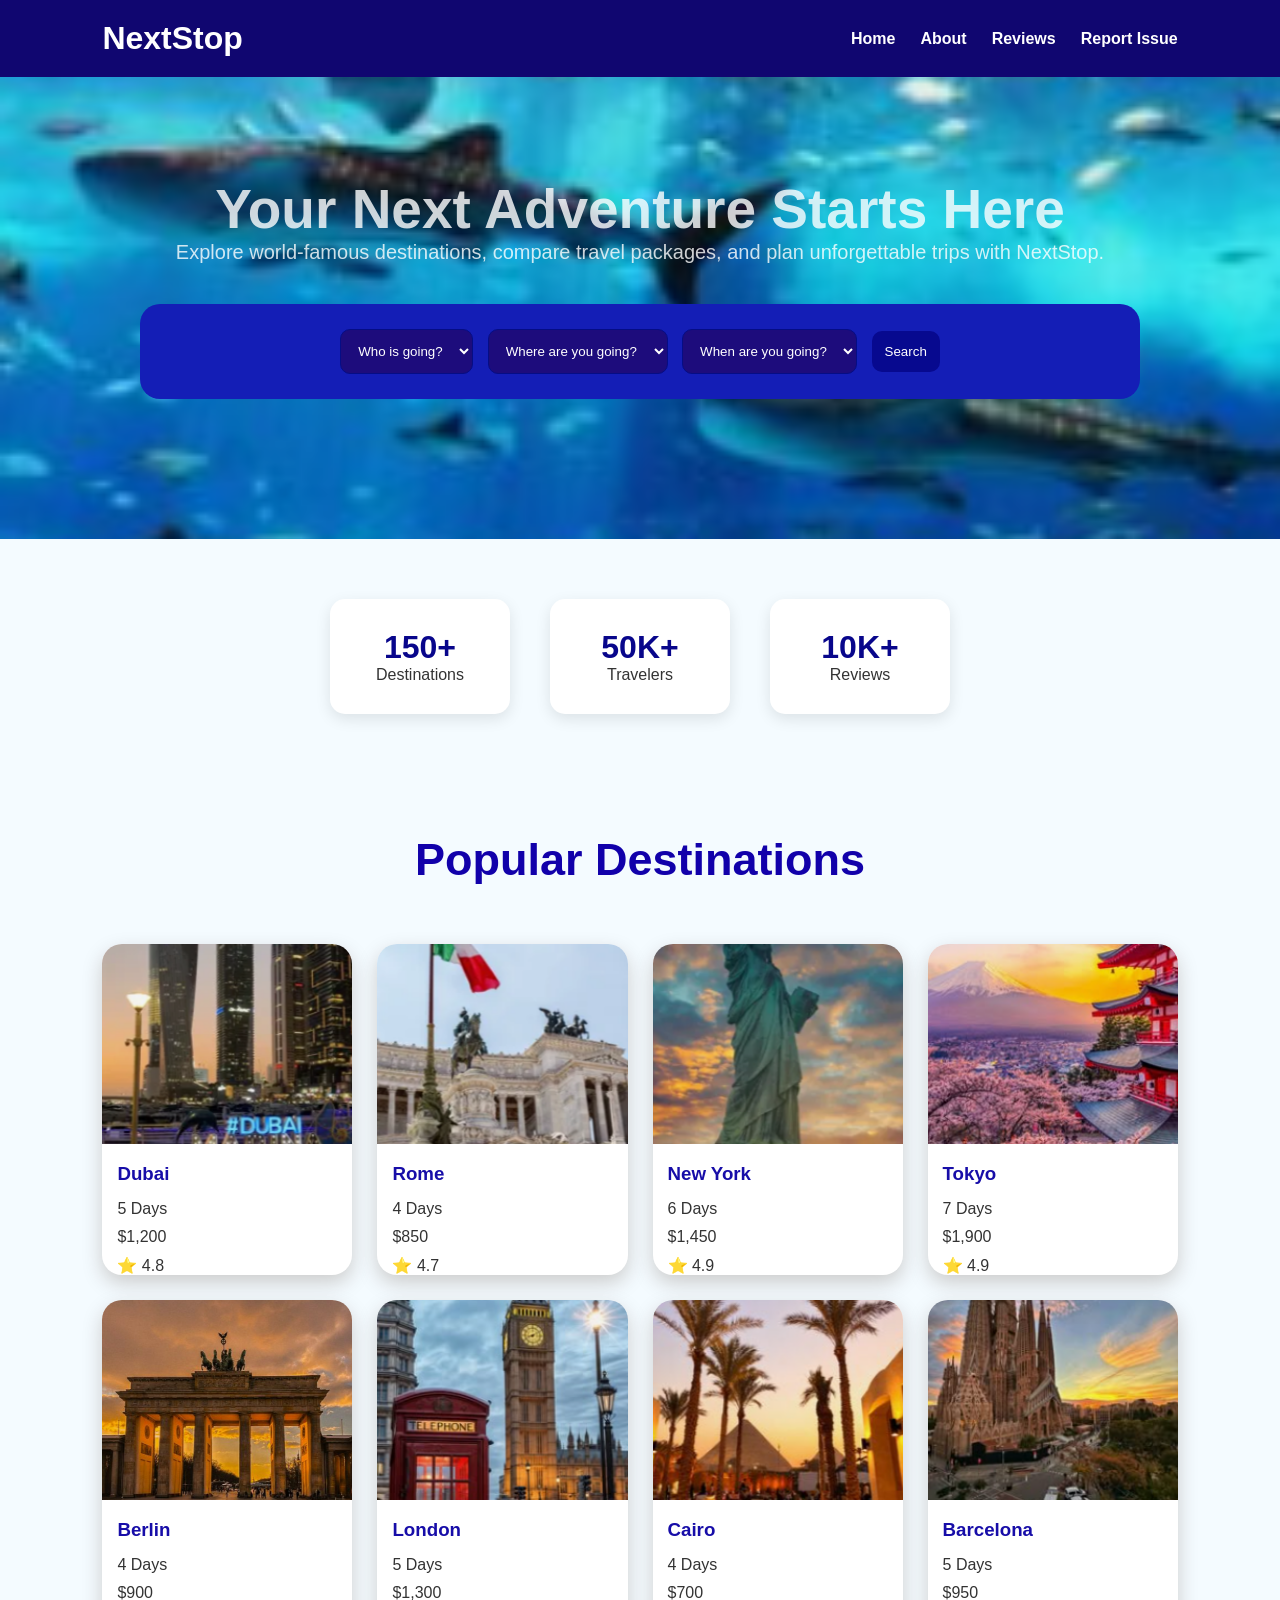
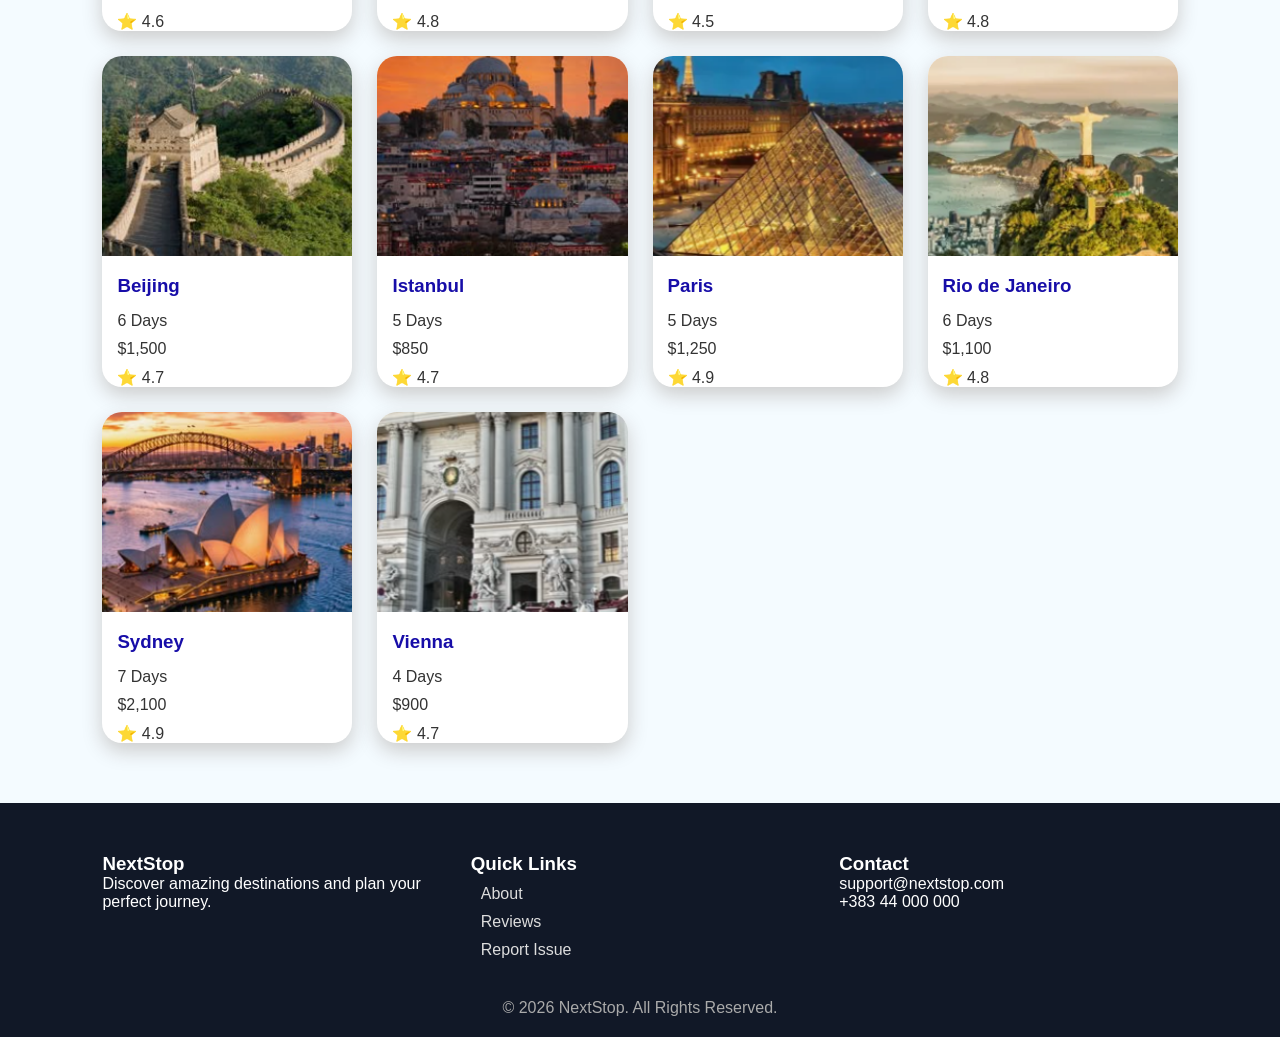
==== commit 93a8c2d0: "commit" ====
--- a/GroupProject/index.html
+++ b/GroupProject/index.html
@@ -20,9 +20,9 @@
     </ul>
 </nav>
 
-<section class="hero">
-
-    <h1>Your Next Adventure Starts Here 🌍</h1>
+<section class="pt1">
+
+    <h1>Your Next Adventure Starts Here</h1>
 
     <p>
         Explore world-famous destinations, compare travel packages,
@@ -31,7 +31,7 @@
 
     <div class="trip-bar">
 
-        <select>
+        <select class="selections">
             <option>Who is going?</option>
             <option>Solo</option>
             <option>Couple</option>
@@ -39,7 +39,7 @@
             <option>Friends</option>
         </select>
 
-        <select>
+        <select class="selections">
             <option>Where are you going?</option>
             <option>Dubai</option>
             <option>Rome</option>
@@ -57,7 +57,7 @@
             <option>Vienna</option>
         </select>
 
-        <select>
+        <select class="selections">
             <option>When are you going?</option>
             <option>Spring</option>
             <option>Summer</option>
@@ -92,7 +92,7 @@
 
 <section class="destinations">
 
-    <h1>Popular Destinations</h1>
+    <h1>Popular Destinations</h1><br>
 
     <div class="cards">
 
--- a/GroupProject/style.css
+++ b/GroupProject/style.css
@@ -23,7 +23,7 @@
     justify-content:space-between;
     align-items:center;
     padding:20px 8%;
-    background-color:rgb(10, 184, 103);
+    background-color:rgb(16, 6, 112);
     position:sticky;
     top:0;
     z-index:10;
@@ -66,28 +66,33 @@
 
 
 
-/* HERO */
-
-
-.hero{
-
+/* pt1 */
+
+
+.pt1{
     padding:100px 20px;
     text-align:center;
     background-color:rgb(217, 220, 219);
-
-}
-
-
-.hero h1{
+    background-image: url("images/bg.png");
+    background-size: cover;
+    background-position: center;
+    color: white;
+    opacity: 5.0;
+}
+
+
+.pt1 h1{
 
     font-size:55px;
-
-}
-
-
-.hero p{
+    opacity: 0.8;
+
+}
+
+
+.pt1 p{
 
     font-size:20px;
+    opacity: 0.8;
 
 }
 
@@ -99,7 +104,7 @@
 .trip-bar{
 
     margin:40px auto;
-    background:white;
+    background:rgb(20, 30, 182);
     padding:20px;
     border-radius:20px;
     width:90%;
@@ -107,6 +112,11 @@
 
 }
 
+.trip-bar .selections{
+    background-color: #1d0c7c;
+    color: white;
+}
+
 
 select,
 button{
@@ -114,14 +124,14 @@
     padding:13px;
     margin:5px;
     border-radius:10px;
-    border:1px solid #ddd;
+    border:1px solid #050d85;
 
 }
 
 
 button{
 
-    background:#ff7b00;
+    background:#07098f;
     color:white;
     cursor:pointer;
     border:none;
@@ -148,11 +158,12 @@
 }
 
 
-.destinations h2{
+.destinations h1{
 
     text-align:center;
-    color:#00aa6c;
-    font-size:35px;
+    color:#1100aa;
+    font-size:45px;
+    font-family: 'Trebuchet MS', 'Lucida Sans Unicode', 'Lucida Grande', 'Lucida Sans', Arial, sans-serif;
 
 }
 
@@ -197,7 +208,7 @@
 
 .card h3{
 
-    color:#00aa6c;
+    color:#170da8;
     padding:15px;
 
 }
@@ -227,7 +238,7 @@
 
 .page h1{
 
-    color:#00aa6c;
+    color:#2b13b6;
     font-size:45px;
 
 }
@@ -338,6 +349,97 @@
 }
 
 .stat-box h2{
-    color:#00aa6c;
+    color:#08068b;
     font-size:2rem;
+}
+
+.about-section {
+    display: grid;
+    grid-template-columns: 1fr 1fr;
+    min-height: 600px;
+    background: #f5f1ed;
+}
+
+.about-image img {
+    width: 100%;
+    height: 100%;
+    object-fit: cover;
+    display: block;
+}
+
+.about-content {
+    display: flex;
+    flex-direction: column;
+    justify-content: center;
+    padding: 80px;
+}
+
+.subtitle {
+    font-size: 14px;
+    letter-spacing: 4px;
+    text-transform: uppercase;
+    font-weight: 600;
+    margin-bottom: 20px;
+}
+
+.about-content h2 {
+    font-size: 4rem;
+    font-family: Georgia, serif;
+    font-weight: 400;
+    line-height: 1.1;
+    margin-bottom: 30px;
+    color: #222;
+}
+
+.about-content p {
+    font-size: 1.1rem;
+    line-height: 1.8;
+    color: #333;
+    max-width: 500px;
+}
+
+.about-section {
+    display: grid;
+    grid-template-columns: 1fr 1fr;
+    min-height: 650px;
+    background: #f5f1ed;
+}
+
+.about-content {
+    display: flex;
+    flex-direction: column;
+    justify-content: center;
+    padding: 80px;
+}
+
+.subtitle {
+    font-size: 14px;
+    letter-spacing: 4px;
+    text-transform: uppercase;
+    font-weight: 600;
+    color: #555;
+    margin-bottom: 20px;
+}
+
+.about-content h2 {
+    font-size: 4rem;
+    font-family: Georgia, serif;
+    font-weight: 400;
+    line-height: 1.1;
+    margin-bottom: 30px;
+    color: #222;
+}
+
+.about-content p {
+    font-size: 1.1rem;
+    line-height: 1.8;
+    color: #333;
+    max-width: 550px;
+}
+
+.about-image img {
+    width: 100%;
+    height: 100%;
+    object-fit: cover;
+    display: block;
 }
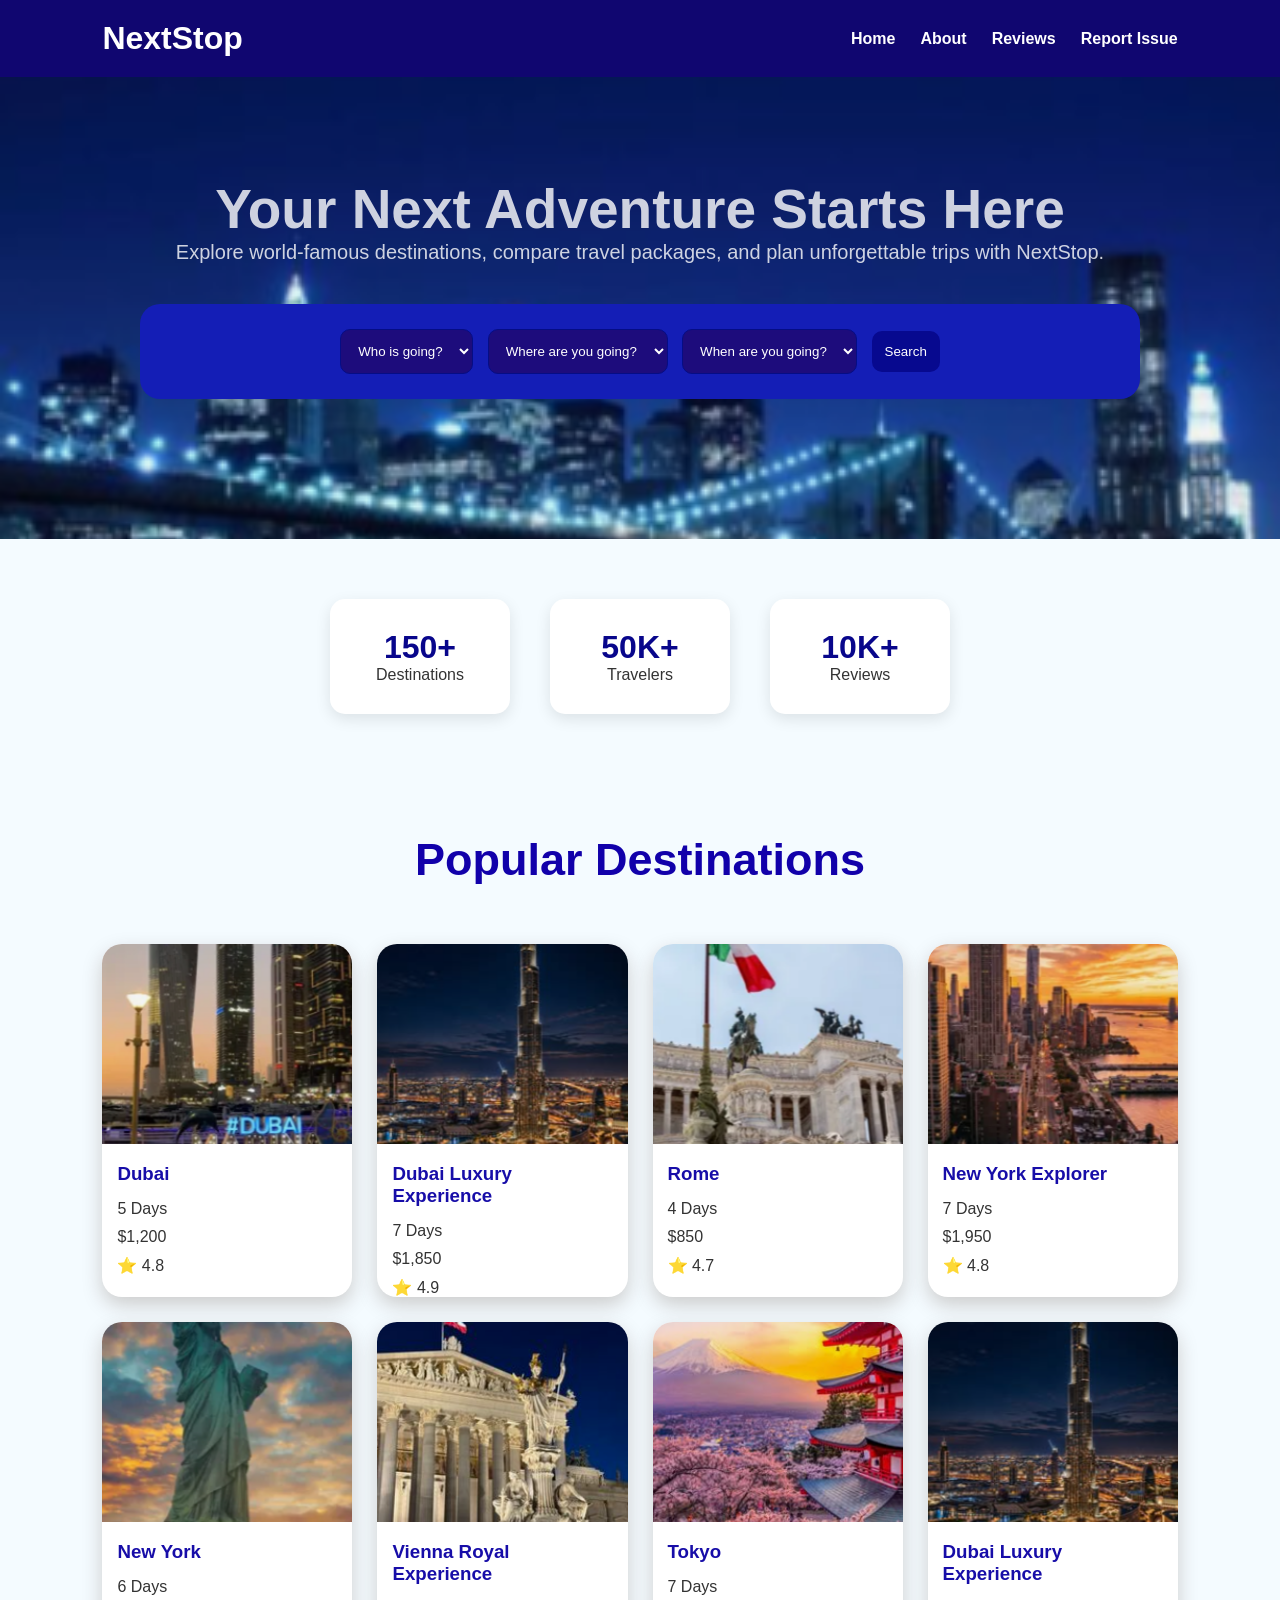
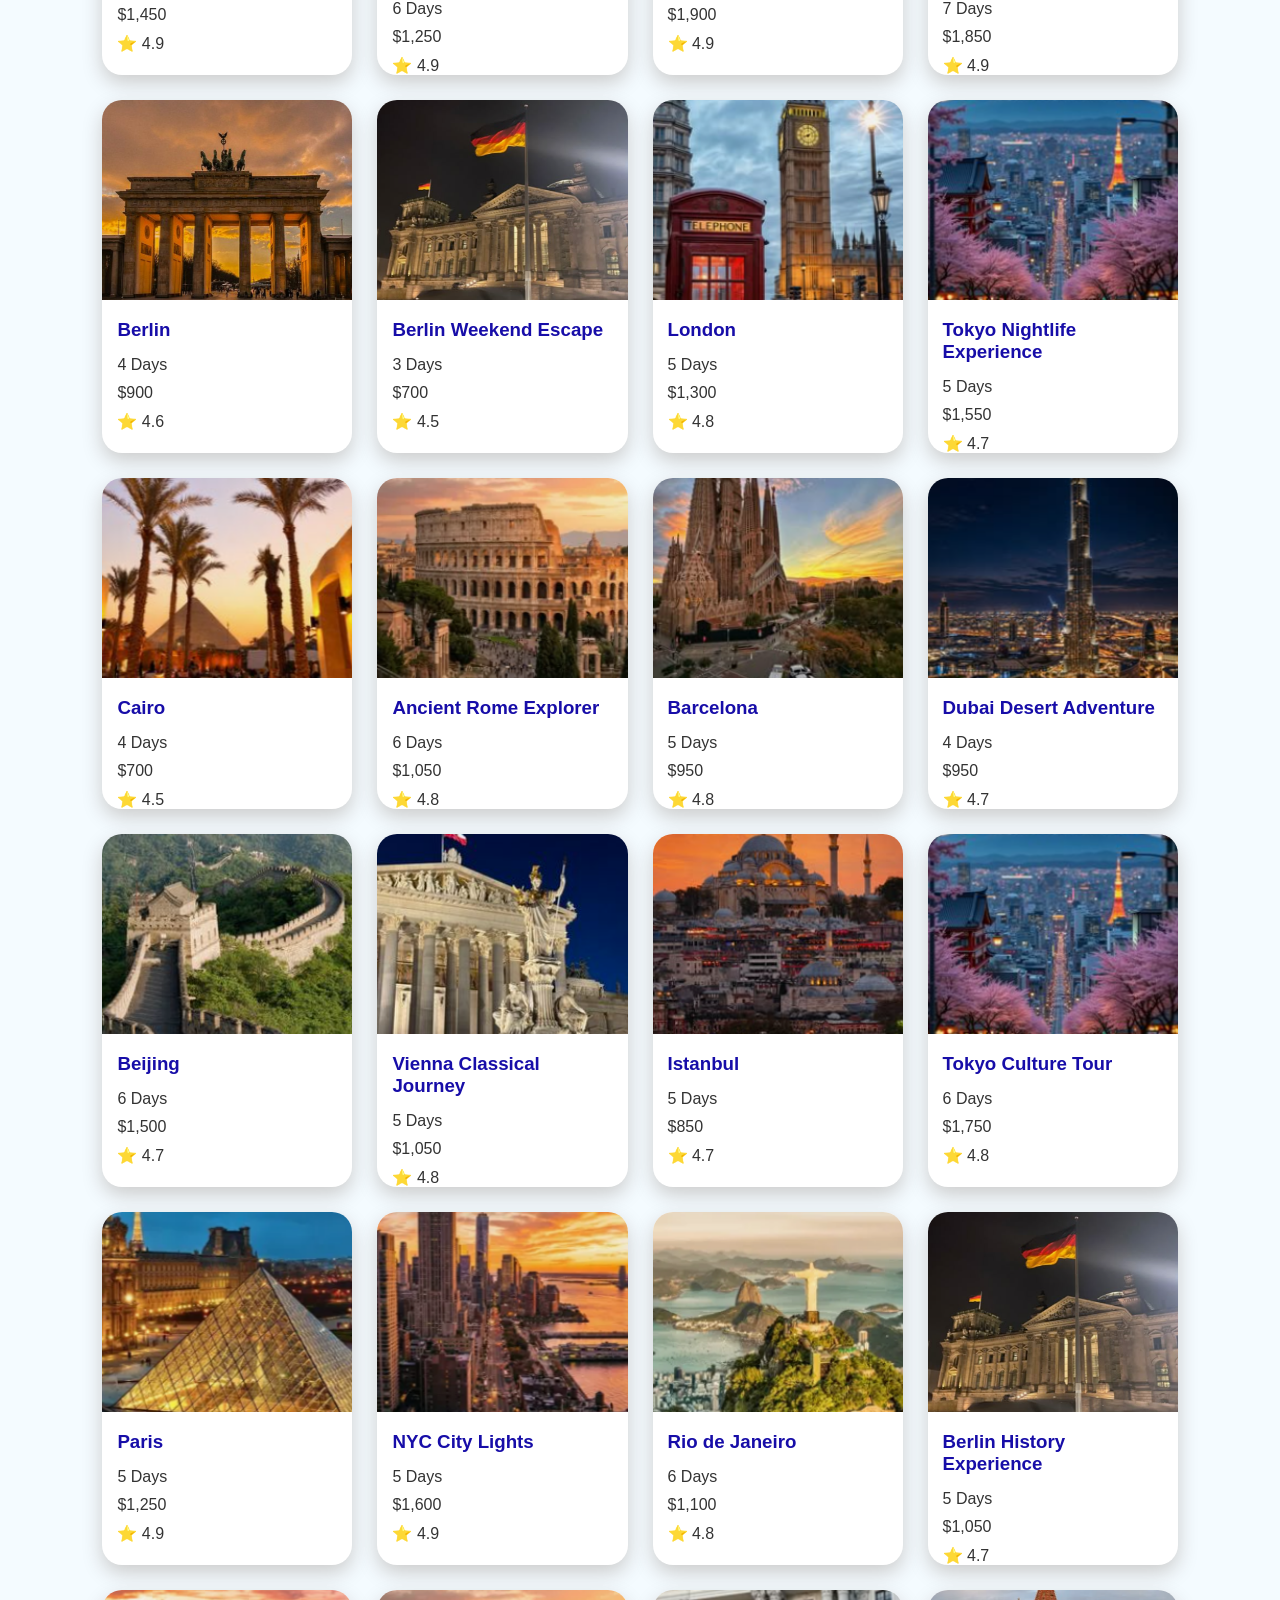
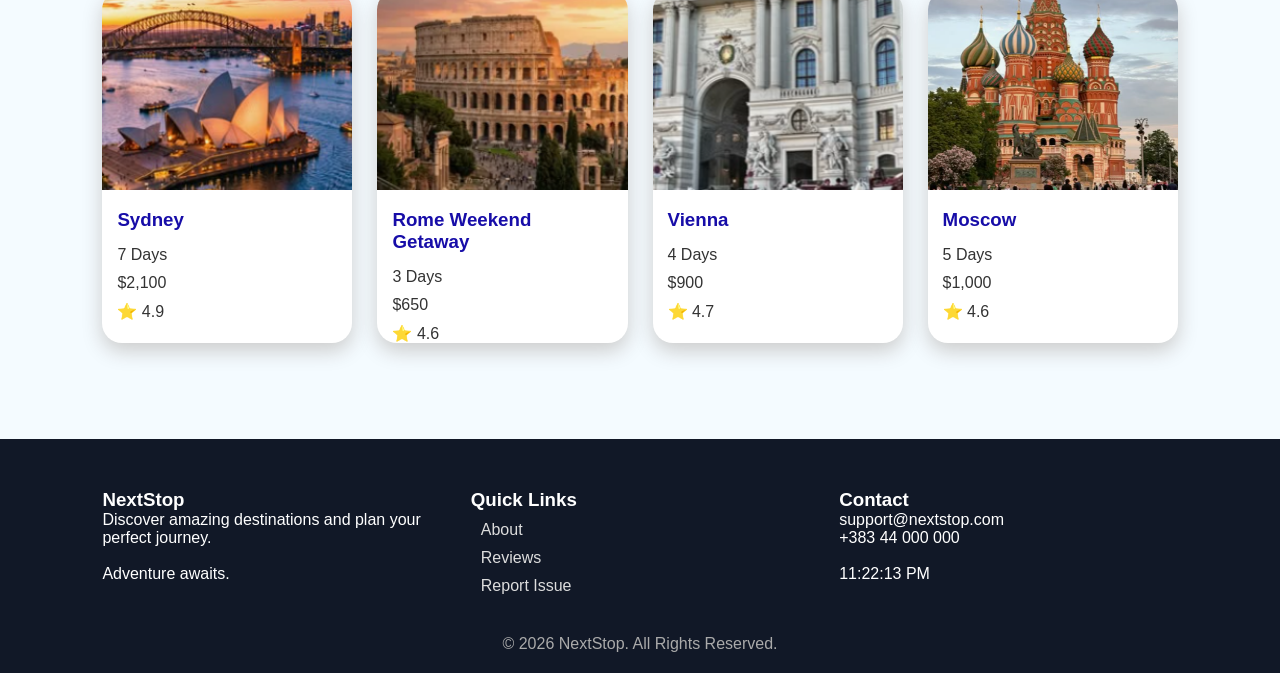
==== commit f5897daf: "." ====
--- a/GroupProject/index.html
+++ b/GroupProject/index.html
@@ -31,7 +31,7 @@
 
     <div class="trip-bar">
 
-        <select class="selections">
+        <select class="selections" id="personSelect">
             <option>Who is going?</option>
             <option>Solo</option>
             <option>Couple</option>
@@ -39,8 +39,9 @@
             <option>Friends</option>
         </select>
 
-        <select class="selections">
+        <select class="selections" id="destinationSelect">
             <option>Where are you going?</option>
+            <option>All Destinations</option>
             <option>Dubai</option>
             <option>Rome</option>
             <option>New York</option>
@@ -57,7 +58,7 @@
             <option>Vienna</option>
         </select>
 
-        <select class="selections">
+        <select class="selections" id="seasonSelect">
             <option>When are you going?</option>
             <option>Spring</option>
             <option>Summer</option>
@@ -94,123 +95,239 @@
 
     <h1>Popular Destinations</h1><br>
 
+        <h3 id="resultCount"></h3>
+        
     <div class="cards">
 
-        <div class="card">
-            <img src="images/dubai.png" alt="Dubai">
+        <div class="card" data-city="Dubai">
+            <img src="images/dubai.png" data-city="Dubai" alt="Dubai">
             <h3>Dubai</h3>
             <p>5 Days</p>
             <p>$1,200</p>
             <span>⭐ 4.8</span>
         </div>
 
-        <div class="card">
-            <img src="images/rome.png" alt="Rome">
+        <div class="card" data-city="Dubai">
+            <img src="images/dubai2.png" data-city="Dubai" alt="Dubai Luxury">
+            <h3>Dubai Luxury Experience</h3>
+            <p>7 Days</p>
+            <p>$1,850</p>
+            <span>⭐ 4.9</span>
+        </div>
+
+        <div class="card" data-city="Rome">
+            <img src="images/rome.png" data-city="Rome" alt="Rome">
             <h3>Rome</h3>
             <p>4 Days</p>
             <p>$850</p>
             <span>⭐ 4.7</span>
         </div>
 
-        <div class="card">
-            <img src="images/newyork.png" alt="New York">
+        <div class="card" data-city="New York">
+    <img src="images/newyork2.png" data-city="New York" alt="New York">
+    <h3>New York Explorer</h3>
+    <p>7 Days</p>
+    <p>$1,950</p>
+    <span>⭐ 4.8</span>
+</div>
+
+        <div class="card" data-city="New York">
+            <img src="images/newyork.png" data-city="New York" alt="New York">
             <h3>New York</h3>
             <p>6 Days</p>
             <p>$1,450</p>
             <span>⭐ 4.9</span>
         </div>
 
-        <div class="card">
-            <img src="images/tokyo.png" alt="Tokyo">
+        <div class="card" data-city="Vienna"> 
+            <img src="images/vienna2.png" data-city="Vienna" alt="Vienna Royal Experience"> 
+            <h3>Vienna Royal Experience</h3> 
+            <p>6 Days</p> 
+            <p>$1,250</p> 
+            <span>⭐ 4.9</span> 
+        </div>
+
+        <div class="card" data-city="Tokyo">
+            <img src="images/tokyo.png" data-city="Tokyo" alt="Tokyo">
             <h3>Tokyo</h3>
             <p>7 Days</p>
             <p>$1,900</p>
             <span>⭐ 4.9</span>
         </div>
 
-        <div class="card">
-            <img src="images/berlin.png" alt="Berlin">
+        <div class="card" data-city="Dubai">
+            <img src="images/dubai2.png" data-city="Dubai" alt="Dubai Luxury">
+            <h3>Dubai Luxury Experience</h3>
+            <p>7 Days</p>
+            <p>$1,850</p>
+            <span>⭐ 4.9</span>
+</div>
+
+        <div class="card" data-city="Berlin">
+            <img src="images/berlin.png" data-city="Berlin" alt="Berlin">
             <h3>Berlin</h3>
             <p>4 Days</p>
             <p>$900</p>
             <span>⭐ 4.6</span>
         </div>
 
-        <div class="card">
-            <img src="images/london.png" alt="London">
-            <h3>London</h3>
-            <p>5 Days</p>
-            <p>$1,300</p>
-            <span>⭐ 4.8</span>
-        </div>
-
-        <div class="card">
-            <img src="images/cairo.png" alt="Cairo">
-            <h3>Cairo</h3>
-            <p>4 Days</p>
+        <div class="card" data-city="Berlin">
+            <img src="images/berlin2.png" data-city="Berlin" alt="Berlin">
+            <h3>Berlin Weekend Escape</h3>
+            <p>3 Days</p>
             <p>$700</p>
             <span>⭐ 4.5</span>
         </div>
 
-        <div class="card">
-            <img src="images/barca.png" alt="Barcelona">
+        <div class="card" data-city="London">
+            <img src="images/london.png" data-city="London" alt="London">
+            <h3>London</h3>
+            <p>5 Days</p>
+            <p>$1,300</p>
+            <span>⭐ 4.8</span>
+        </div>
+
+        <div class="card" data-city="Tokyo">
+            <img src="images/tokyo2.png" data-city="Tokyo" alt="Tokyo">
+            <h3>Tokyo Nightlife Experience</h3>
+            <p>5 Days</p>
+            <p>$1,550</p>
+            <span>⭐ 4.7</span>
+        </div>
+
+        <div class="card" data-city="Cairo">
+            <img src="images/cairo.png" data-city="Cairo" alt="Cairo">
+            <h3>Cairo</h3>
+            <p>4 Days</p>
+            <p>$700</p>
+            <span>⭐ 4.5</span>
+        </div>
+
+        <div class="card" data-city="Rome">
+            <img src="images/rome2.png" data-city="Rome" alt="Rome">
+            <h3>Ancient Rome Explorer</h3>
+            <p>6 Days</p>
+            <p>$1,050</p>
+            <span>⭐ 4.8</span>
+        </div>
+
+        <div class="card" data-city="Barcelona">
+            <img src="images/barca.png" data-city="Barcelona" alt="Barcelona">
             <h3>Barcelona</h3>
             <p>5 Days</p>
             <p>$950</p>
             <span>⭐ 4.8</span>
         </div>
 
-        <div class="card">
-            <img src="images/bejing.png" alt="Beijing">
+        <div class="card" data-city="Dubai">
+            <img src="images/dubai2.png" data-city="Dubai" alt="Dubai Adventure">
+            <h3>Dubai Desert Adventure</h3>
+            <p>4 Days</p>
+            <p>$950</p>
+            <span>⭐ 4.7</span>
+        </div>
+
+        <div class="card" data-city="Beijing">
+            <img src="images/bejing.png" data-city="Beijing" alt="Beijing">
             <h3>Beijing</h3>
             <p>6 Days</p>
             <p>$1,500</p>
             <span>⭐ 4.7</span>
         </div>
 
-        <div class="card">
-            <img src="images/ista.png" alt="Istanbul">
+        <div class="card" data-city="Vienna"> 
+            <img src="images/vienna2.png" data-city="Vienna" alt="Vienna Classical Journey"> 
+            <h3>Vienna Classical Journey</h3> 
+            <p>5 Days</p> 
+            <p>$1,050</p> 
+            <span>⭐ 4.8</span> 
+        </div>
+
+        <div class="card" data-city="Istanbul">
+            <img src="images/ista.png" data-city="Istanbul" alt="Istanbul">
             <h3>Istanbul</h3>
             <p>5 Days</p>
             <p>$850</p>
             <span>⭐ 4.7</span>
         </div>
 
-        <div class="card">
-            <img src="images/paris.png" alt="Paris">
+        <div class="card" data-city="Tokyo">
+            <img src="images/tokyo2.png" data-city="Tokyo" alt="Tokyo">
+            <h3>Tokyo Culture Tour</h3>
+            <p>6 Days</p>
+            <p>$1,750</p>
+            <span>⭐ 4.8</span>
+        </div>
+
+        <div class="card" data-city="Paris">
+            <img src="images/paris.png" data-city="Paris" alt="Paris">
             <h3>Paris</h3>
             <p>5 Days</p>
             <p>$1,250</p>
             <span>⭐ 4.9</span>
         </div>
 
-        <div class="card">
-            <img src="images/rio.png" alt="Rio de Janeiro">
+        <div class="card" data-city="New York">
+            <img src="images/newyork2.png" data-city="New York" alt="New York">
+            <h3>NYC City Lights</h3>
+            <p>5 Days</p>
+            <p>$1,600</p>
+            <span>⭐ 4.9</span>
+        </div>
+
+        <div class="card" data-city="Rio de Janeiro">
+            <img src="images/rio.png" data-city="Rio de Janeiro" alt="Rio de Janeiro">
             <h3>Rio de Janeiro</h3>
             <p>6 Days</p>
             <p>$1,100</p>
             <span>⭐ 4.8</span>
         </div>
 
-        <div class="card">
-            <img src="images/sydney.png" alt="Sydney">
+        <div class="card" data-city="Berlin">
+            <img src="images/berlin2.png" data-city="Berlin" alt="Berlin">
+            <h3>Berlin History Experience</h3>
+            <p>5 Days</p>
+            <p>$1,050</p>
+            <span>⭐ 4.7</span>
+        </div>
+
+        <div class="card" data-city="Sydney">
+            <img src="images/sydney.png" data-city="Sydney" alt="Sydney">
             <h3>Sydney</h3>
             <p>7 Days</p>
             <p>$2,100</p>
             <span>⭐ 4.9</span>
         </div>
 
-        <div class="card">
-            <img src="images/vienna.png" alt="Vienna">
+        <div class="card" data-city="Rome">
+            <img src="images/rome2.png" data-city="Rome" alt="Rome">
+            <h3>Rome Weekend Getaway</h3>
+            <p>3 Days</p>
+            <p>$650</p>
+            <span>⭐ 4.6</span>
+        </div>
+
+        <div class="card" data-city="Vienna">
+            <img src="images/vienna.png" data-city="Vienna" alt="Vienna">
             <h3>Vienna</h3>
             <p>4 Days</p>
             <p>$900</p>
             <span>⭐ 4.7</span>
         </div>
 
-    </div>
-
-</section>
+        <div class="card" data-city="Moscow">
+            <img src="images/moscow.png" data-city="Moscow" alt="Moscow">
+            <h3>Moscow</h3>
+            <p>5 Days</p>
+            <p>$1,000</p>
+            <span>⭐ 4.6</span>
+        </div>
+
+    </div>
+
+</section><br><br>
+
+<button id="topBtn">↑</button>
 
 <footer>
 
@@ -218,7 +335,8 @@
 
         <div>
             <h3>NextStop</h3>
-            <p>Discover amazing destinations and plan your perfect journey.</p>
+            <p>Discover amazing destinations and plan your perfect journey.</p><br>
+            <p id="travelQuote"></p>
         </div>
 
         <div>
@@ -231,7 +349,8 @@
         <div>
             <h3>Contact</h3>
             <p>support@nextstop.com</p>
-            <p>+383 44 000 000</p>
+            <p>+383 44 000 000</p><br>
+            <p id="clock"></p>
         </div>
 
     </div>
@@ -242,6 +361,7 @@
 
 </footer>
 
+<script src="https://code.jquery.com/jquery-3.7.1.min.js"></script>
 <script src="main.js"></script>
 
 </body>
--- a/GroupProject/style.css
+++ b/GroupProject/style.css
@@ -10,6 +10,7 @@
 
     background:#f4fbff;
     color:#333;
+    font-family: Georgia, serif;
 
 }
 
@@ -73,7 +74,7 @@
     padding:100px 20px;
     text-align:center;
     background-color:rgb(217, 220, 219);
-    background-image: url("images/bg.png");
+    background-image: url("images/bg1.png");
     background-size: cover;
     background-position: center;
     color: white;
@@ -141,7 +142,7 @@
 
 button:hover{
 
-    background:#ff9500;
+    background:#1471a0;
 
 }
 
@@ -185,6 +186,8 @@
     overflow:hidden;
     box-shadow:0 8px 20px #ccc;
     cursor:pointer;
+    width:100%;
+    max-width: 320px;
 
 }
 
@@ -361,8 +364,8 @@
 }
 
 .about-image img {
-    width: 100%;
-    height: 100%;
+    width: 80%;
+    height: 70%;
     object-fit: cover;
     display: block;
 }
@@ -442,4 +445,243 @@
     height: 100%;
     object-fit: cover;
     display: block;
+}
+
+.about-section{
+    display:grid;
+    grid-template-columns:1fr 1fr;
+    min-height:650px;
+    background:#f5f1ed;
+}
+
+.reverse{
+    background:white;
+}
+
+.about-image{
+    width:100%;
+    height:100%;
+}
+
+.about-image img{
+    width:100%;
+    height:100%;
+    object-fit:cover;
+    display:block;
+}
+
+.about-content{
+    display:flex;
+    flex-direction:column;
+    justify-content:center;
+    padding:80px;
+}
+
+.about-content h2{
+    margin-bottom:25px;
+}
+
+.about-content p{
+    max-width:600px;
+}
+
+#what-we-offer{
+    color:#2b13b6;
+    font-size:45px;
+    margin-bottom:20px;
+    text-align:center;
+    font-family: Georgia, serif;
+}
+
+.card:hover{
+
+    transform:translateY(-10px);
+    transition:.3s;
+
+}
+
+#topBtn{
+    position:fixed;
+    bottom:20px;
+    right:20px;
+    padding:12px 16px;
+    border:none;
+    border-radius:50%;
+    background:#1100aa;
+    color:white;
+    cursor:pointer;
+    display:none;
+}
+
+@media (max-width: 992px){
+
+    nav{
+        padding:15px 5%;
+    }
+
+    .logo{
+        font-size:28px;
+    }
+
+    .pt1 h1{
+        font-size:42px;
+    }
+
+    .pt1 p{
+        font-size:18px;
+    }
+
+    .about-section{
+        grid-template-columns:1fr;
+    }
+
+    .about-content{
+        padding:50px;
+        text-align:center;
+    }
+
+    .about-content h2{
+        font-size:3rem;
+    }
+
+    .about-content p{
+        max-width:100%;
+    }
+
+    .about-image{
+        height:400px;
+    }
+
+    .trip-bar{
+        display:flex;
+        flex-wrap:wrap;
+        justify-content:center;
+    }
+
+    .trip-bar select,
+    .trip-bar button{
+        width:45%;
+    }
+
+}
+
+@media (max-width: 768px){
+
+    nav{
+        flex-direction:column;
+        gap:15px;
+        text-align:center;
+    }
+
+    nav ul{
+        flex-wrap:wrap;
+        justify-content:center;
+        gap:15px;
+    }
+
+    .logo{
+        font-size:26px;
+    }
+
+    .pt1{
+        padding:70px 15px;
+    }
+
+    .pt1 h1{
+        font-size:32px;
+    }
+
+    .pt1 p{
+        font-size:16px;
+    }
+
+    .trip-bar{
+        display:flex;
+        flex-direction:column;
+        align-items:center;
+    }
+
+    .trip-bar select,
+    .trip-bar button{
+        width:100%;
+        max-width:350px;
+    }
+
+    .destinations h1{
+        font-size:32px;
+    }
+
+    .cards{
+        grid-template-columns:1fr;
+        justify-items:center;
+    }
+
+    .card{
+        width:100%;
+        max-width:350px;
+    }
+
+    .card img{
+        height:220px;
+    }
+
+    .stats{
+        flex-direction:column;
+        align-items:center;
+    }
+
+    .stat-box{
+        width:90%;
+        max-width:300px;
+    }
+
+    .about-content{
+        padding:30px;
+    }
+
+    .about-content h2{
+        font-size:2.3rem;
+    }
+
+    .about-content p{
+        font-size:1rem;
+    }
+
+    .footer-content{
+        grid-template-columns:1fr;
+        text-align:center;
+    }
+
+}
+
+@media (max-width: 480px){
+
+    .pt1 h1{
+        font-size:26px;
+    }
+
+    .pt1 p{
+        font-size:14px;
+    }
+
+    .about-content h2{
+        font-size:2rem;
+    }
+
+    .card img{
+        height:180px;
+    }
+
+    .destinations{
+        padding:40px 5%;
+    }
+
+    .review-box{
+        width:95%;
+    }
+
+    textarea{
+        width:95%;
+    }
+
 }
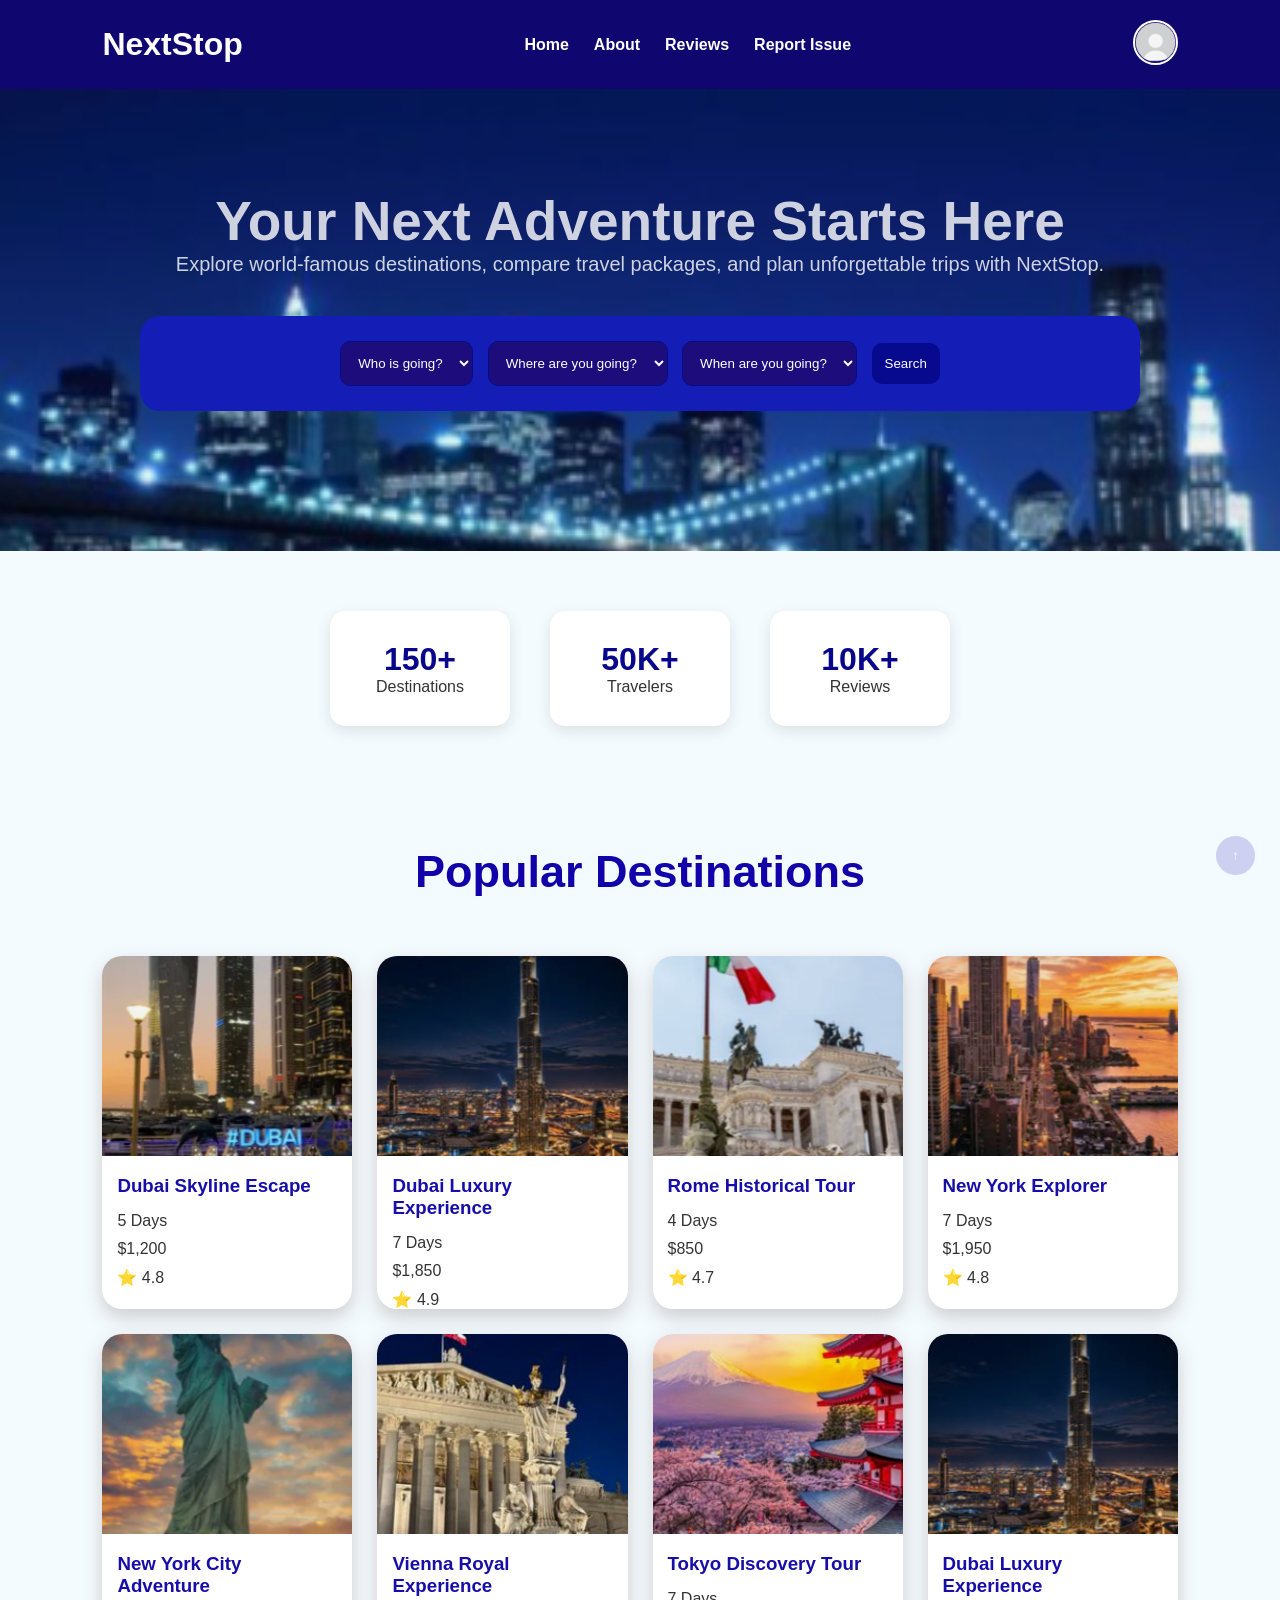
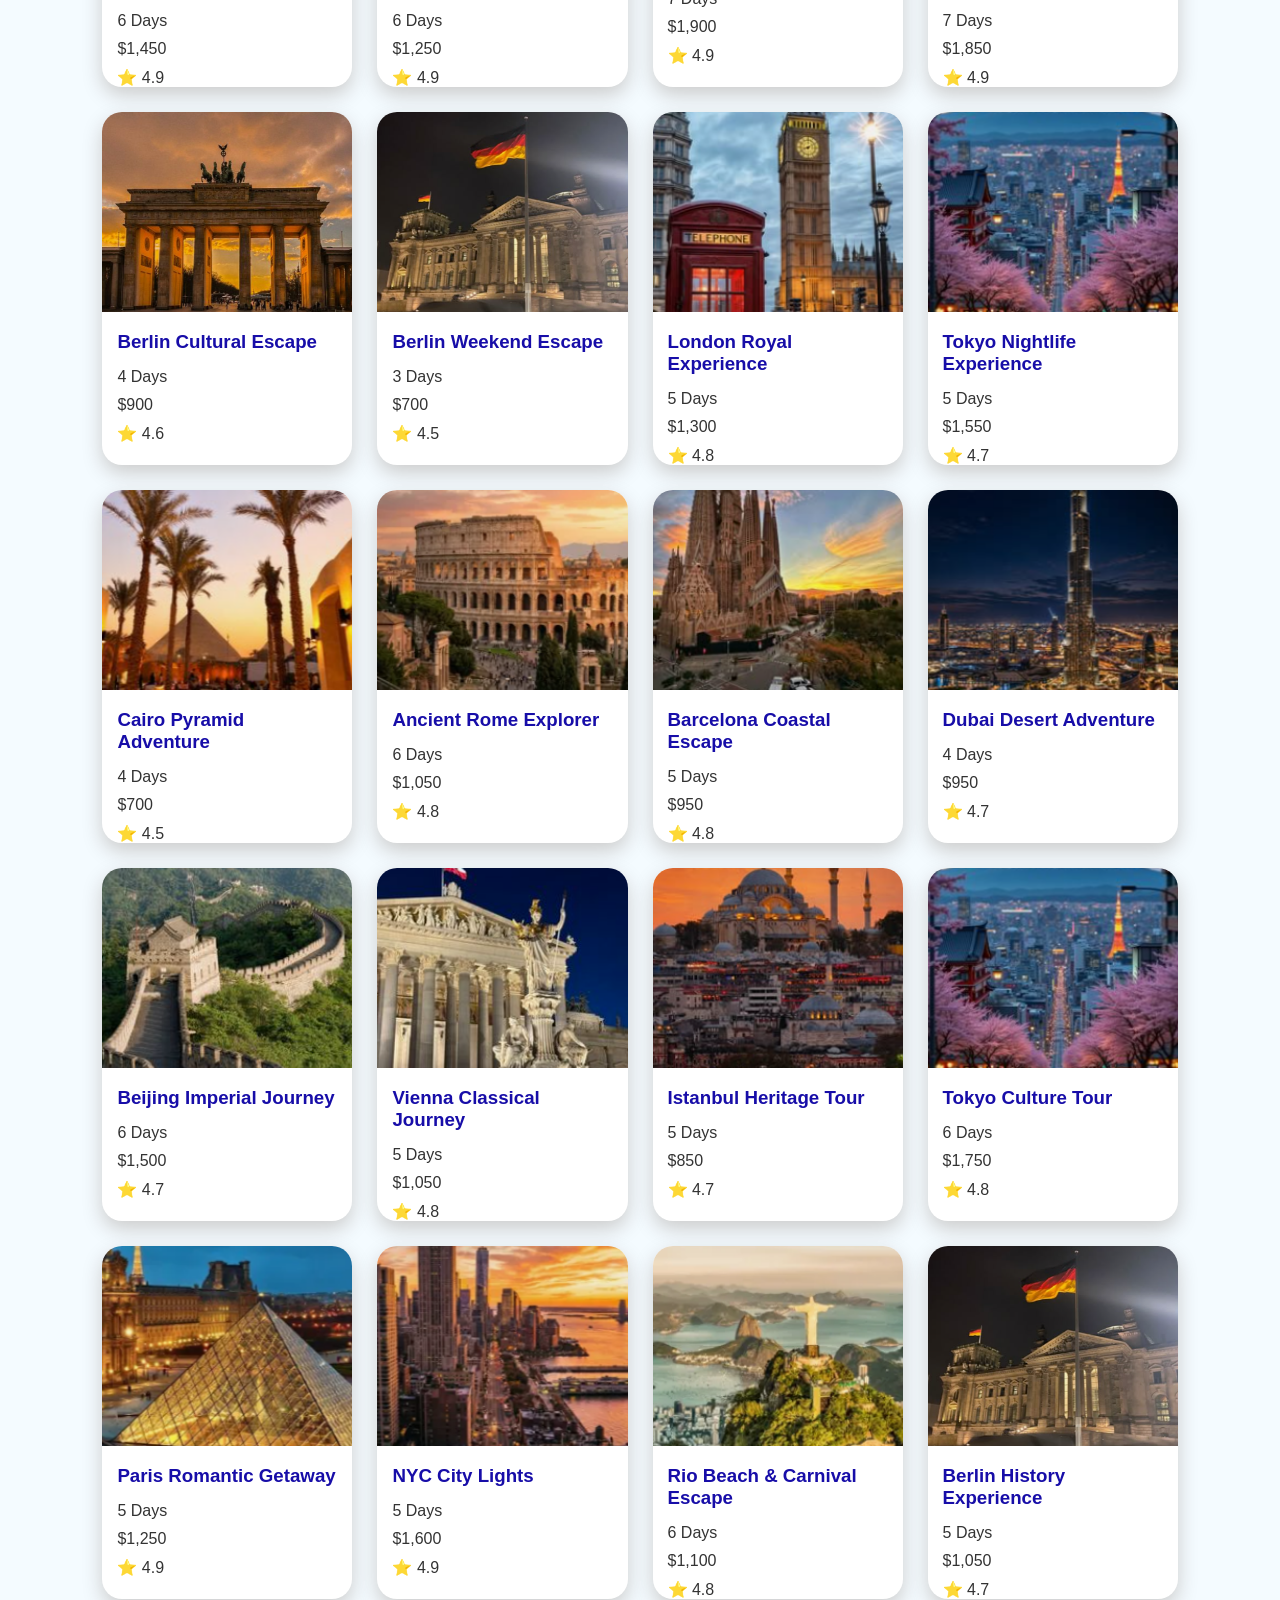
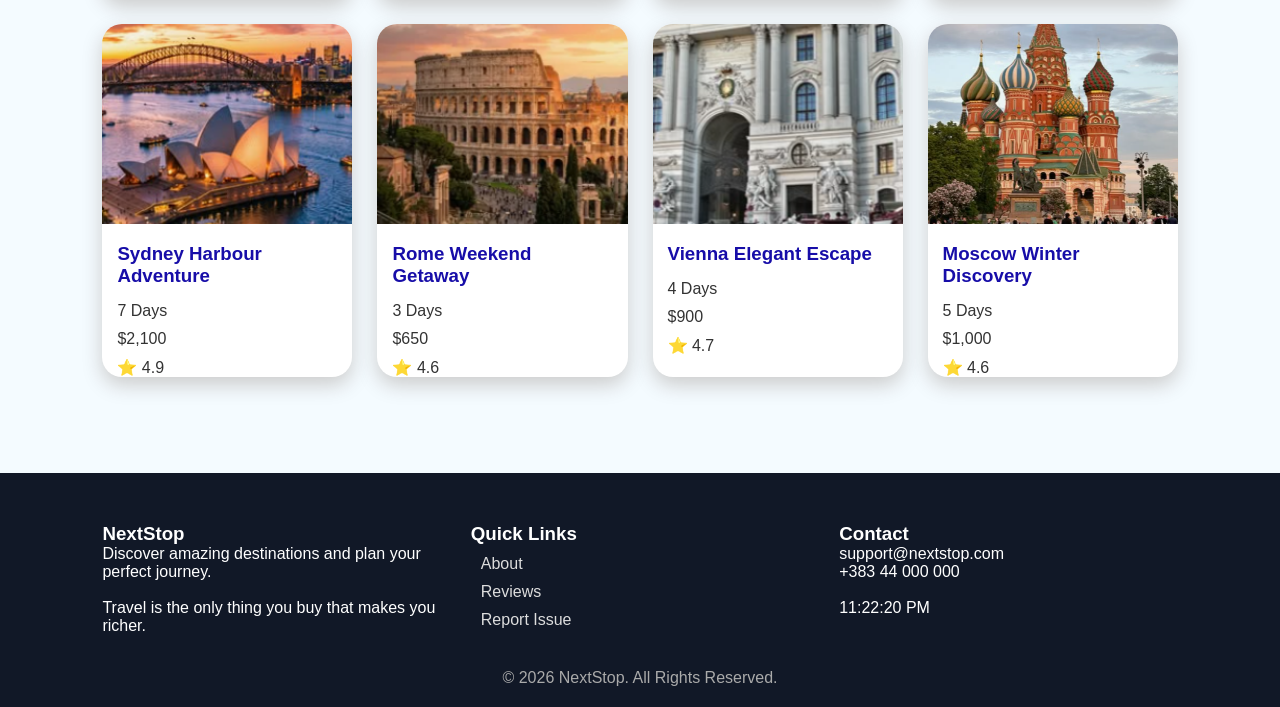
==== commit f7834730: "commit" ====
--- a/GroupProject/index.html
+++ b/GroupProject/index.html
@@ -18,6 +18,11 @@
         <li><a href="reviews.html">Reviews</a></li>
         <li><a href="report.html">Report Issue</a></li>
     </ul>
+    <div class="profile">
+    <a href="account.html">
+        <img src="images/def.png" alt="Profile">
+    </a>
+</div>
 </nav>
 
 <section class="pt1">
@@ -101,7 +106,7 @@
 
         <div class="card" data-city="Dubai">
             <img src="images/dubai.png" data-city="Dubai" alt="Dubai">
-            <h3>Dubai</h3>
+            <h3>Dubai Skyline Escape</h3>
             <p>5 Days</p>
             <p>$1,200</p>
             <span>⭐ 4.8</span>
@@ -117,23 +122,23 @@
 
         <div class="card" data-city="Rome">
             <img src="images/rome.png" data-city="Rome" alt="Rome">
-            <h3>Rome</h3>
+            <h3>Rome Historical Tour</h3>
             <p>4 Days</p>
             <p>$850</p>
             <span>⭐ 4.7</span>
         </div>
 
         <div class="card" data-city="New York">
-    <img src="images/newyork2.png" data-city="New York" alt="New York">
-    <h3>New York Explorer</h3>
-    <p>7 Days</p>
-    <p>$1,950</p>
-    <span>⭐ 4.8</span>
-</div>
+            <img src="images/newyork2.png" data-city="New York" alt="New York">
+            <h3>New York Explorer</h3>
+            <p>7 Days</p>
+            <p>$1,950</p>
+            <span>⭐ 4.8</span>
+        </div>
 
         <div class="card" data-city="New York">
             <img src="images/newyork.png" data-city="New York" alt="New York">
-            <h3>New York</h3>
+            <h3>New York City Adventure</h3>
             <p>6 Days</p>
             <p>$1,450</p>
             <span>⭐ 4.9</span>
@@ -149,7 +154,7 @@
 
         <div class="card" data-city="Tokyo">
             <img src="images/tokyo.png" data-city="Tokyo" alt="Tokyo">
-            <h3>Tokyo</h3>
+            <h3>Tokyo Discovery Tour</h3>
             <p>7 Days</p>
             <p>$1,900</p>
             <span>⭐ 4.9</span>
@@ -165,7 +170,7 @@
 
         <div class="card" data-city="Berlin">
             <img src="images/berlin.png" data-city="Berlin" alt="Berlin">
-            <h3>Berlin</h3>
+            <h3>Berlin Cultural Escape</h3>
             <p>4 Days</p>
             <p>$900</p>
             <span>⭐ 4.6</span>
@@ -181,7 +186,7 @@
 
         <div class="card" data-city="London">
             <img src="images/london.png" data-city="London" alt="London">
-            <h3>London</h3>
+            <h3>London Royal Experience</h3>
             <p>5 Days</p>
             <p>$1,300</p>
             <span>⭐ 4.8</span>
@@ -197,7 +202,7 @@
 
         <div class="card" data-city="Cairo">
             <img src="images/cairo.png" data-city="Cairo" alt="Cairo">
-            <h3>Cairo</h3>
+            <h3>Cairo Pyramid Adventure</h3>
             <p>4 Days</p>
             <p>$700</p>
             <span>⭐ 4.5</span>
@@ -213,7 +218,7 @@
 
         <div class="card" data-city="Barcelona">
             <img src="images/barca.png" data-city="Barcelona" alt="Barcelona">
-            <h3>Barcelona</h3>
+            <h3>Barcelona Coastal Escape</h3>
             <p>5 Days</p>
             <p>$950</p>
             <span>⭐ 4.8</span>
@@ -229,7 +234,7 @@
 
         <div class="card" data-city="Beijing">
             <img src="images/bejing.png" data-city="Beijing" alt="Beijing">
-            <h3>Beijing</h3>
+            <h3>Beijing Imperial Journey</h3>
             <p>6 Days</p>
             <p>$1,500</p>
             <span>⭐ 4.7</span>
@@ -245,7 +250,7 @@
 
         <div class="card" data-city="Istanbul">
             <img src="images/ista.png" data-city="Istanbul" alt="Istanbul">
-            <h3>Istanbul</h3>
+            <h3>Istanbul Heritage Tour</h3>
             <p>5 Days</p>
             <p>$850</p>
             <span>⭐ 4.7</span>
@@ -261,7 +266,7 @@
 
         <div class="card" data-city="Paris">
             <img src="images/paris.png" data-city="Paris" alt="Paris">
-            <h3>Paris</h3>
+            <h3>Paris Romantic Getaway</h3>
             <p>5 Days</p>
             <p>$1,250</p>
             <span>⭐ 4.9</span>
@@ -277,7 +282,7 @@
 
         <div class="card" data-city="Rio de Janeiro">
             <img src="images/rio.png" data-city="Rio de Janeiro" alt="Rio de Janeiro">
-            <h3>Rio de Janeiro</h3>
+            <h3>Rio Beach & Carnival Escape</h3>
             <p>6 Days</p>
             <p>$1,100</p>
             <span>⭐ 4.8</span>
@@ -293,7 +298,7 @@
 
         <div class="card" data-city="Sydney">
             <img src="images/sydney.png" data-city="Sydney" alt="Sydney">
-            <h3>Sydney</h3>
+            <h3>Sydney Harbour Adventure</h3>
             <p>7 Days</p>
             <p>$2,100</p>
             <span>⭐ 4.9</span>
@@ -309,7 +314,7 @@
 
         <div class="card" data-city="Vienna">
             <img src="images/vienna.png" data-city="Vienna" alt="Vienna">
-            <h3>Vienna</h3>
+            <h3>Vienna Elegant Escape</h3>
             <p>4 Days</p>
             <p>$900</p>
             <span>⭐ 4.7</span>
@@ -317,7 +322,7 @@
 
         <div class="card" data-city="Moscow">
             <img src="images/moscow.png" data-city="Moscow" alt="Moscow">
-            <h3>Moscow</h3>
+            <h3>Moscow Winter Discovery</h3>
             <p>5 Days</p>
             <p>$1,000</p>
             <span>⭐ 4.6</span>
--- a/GroupProject/style.css
+++ b/GroupProject/style.css
@@ -684,4 +684,78 @@
         width:95%;
     }
 
-}+}
+
+.profile{
+    display:flex;
+    align-items:center;
+}
+
+.profile img{
+    width:45px;
+    height:45px;
+    border-radius:50%;
+    cursor:pointer;
+    border:2px solid white;
+    transition:.3s;
+}
+
+.profile img:hover{
+    transform:scale(1.1);
+    border-color:#ffd54f;
+}
+
+.account{
+
+    max-width:900px;
+    margin:60px auto;
+    text-align:center;
+    padding:40px;
+
+}
+
+.avatar{
+
+    width:150px;
+    height:150px;
+
+    border-radius:50%;
+    border:5px solid #170da8;
+
+}
+
+.account h1{
+
+    margin-top:20px;
+    color:#170da8;
+
+}
+
+.account-info{
+
+    display:grid;
+    grid-template-columns:repeat(3,1fr);
+
+    gap:20px;
+
+    margin:40px 0;
+
+}
+
+.info-card{
+
+    background:white;
+    padding:25px;
+
+    border-radius:15px;
+
+    box-shadow:0 5px 15px rgba(0,0,0,.1);
+
+}
+
+.info-card h3{
+
+    color:#170da8;
+
+}
+
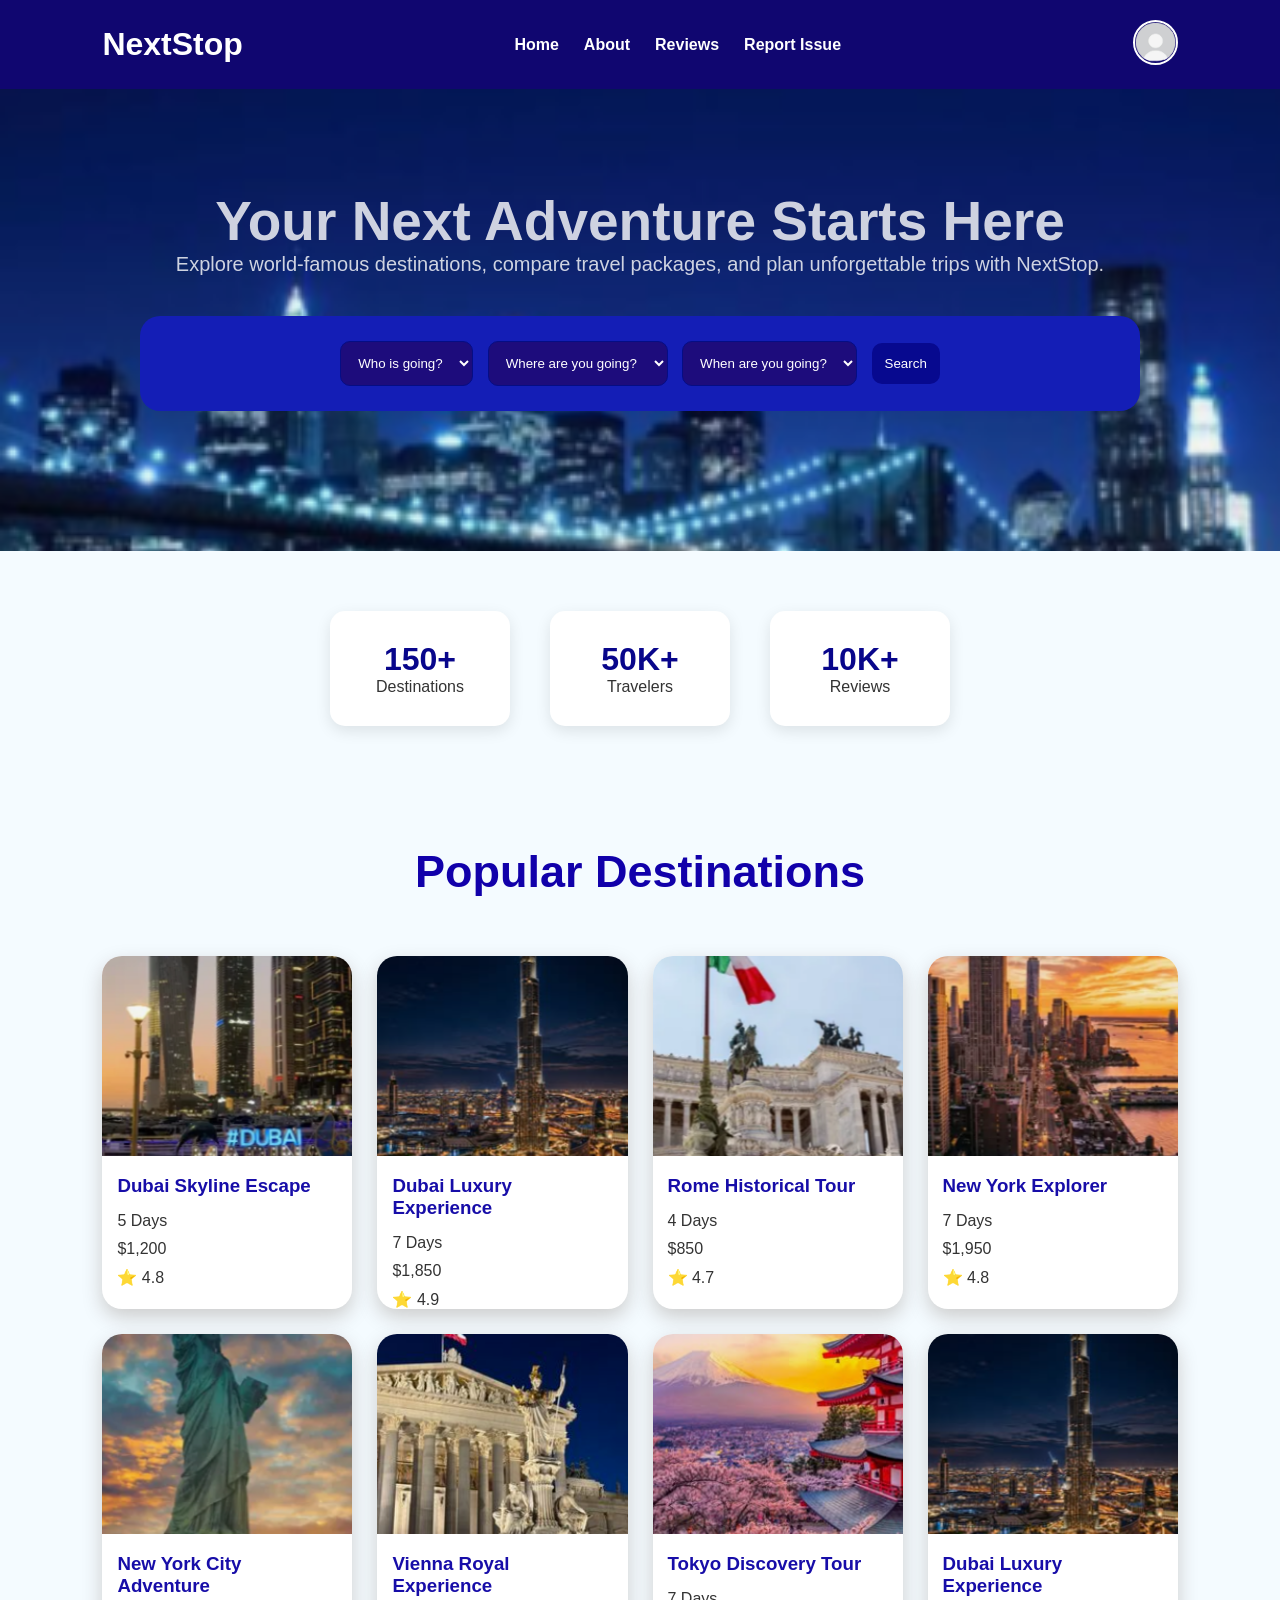
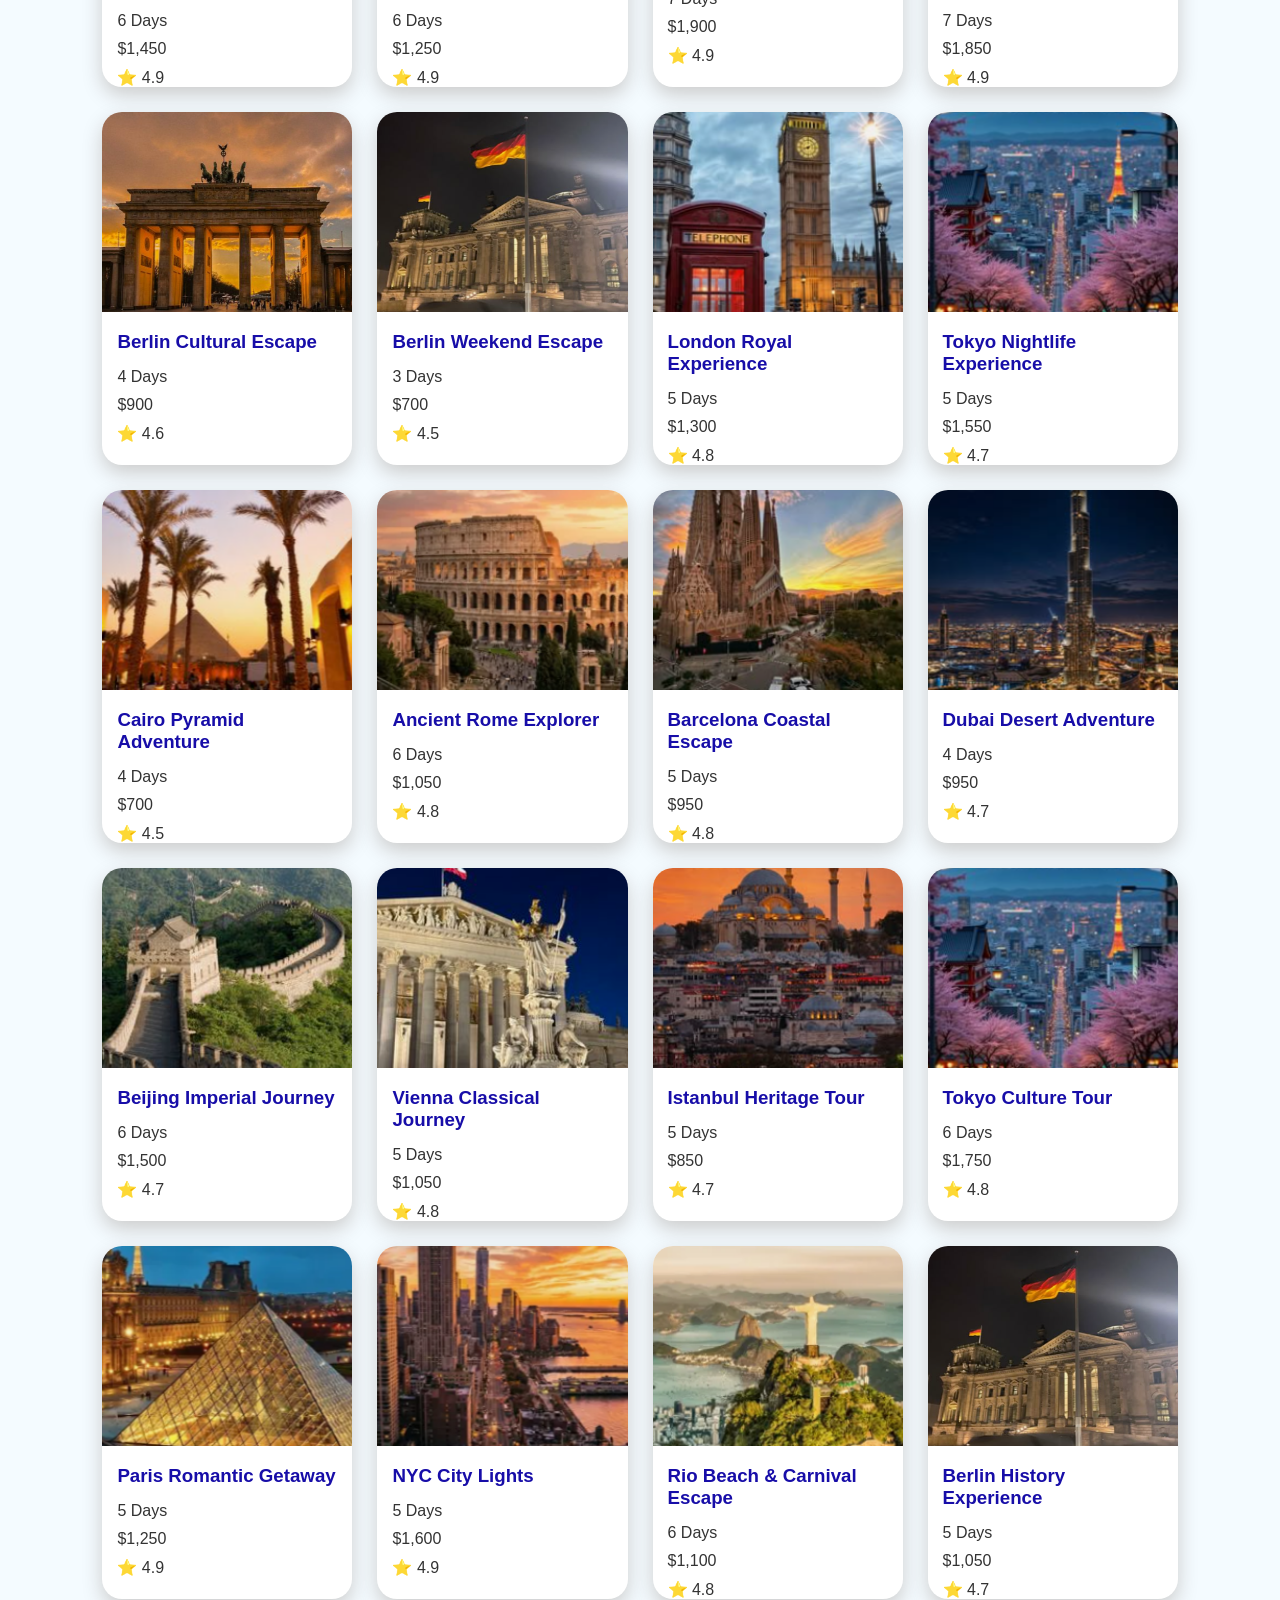
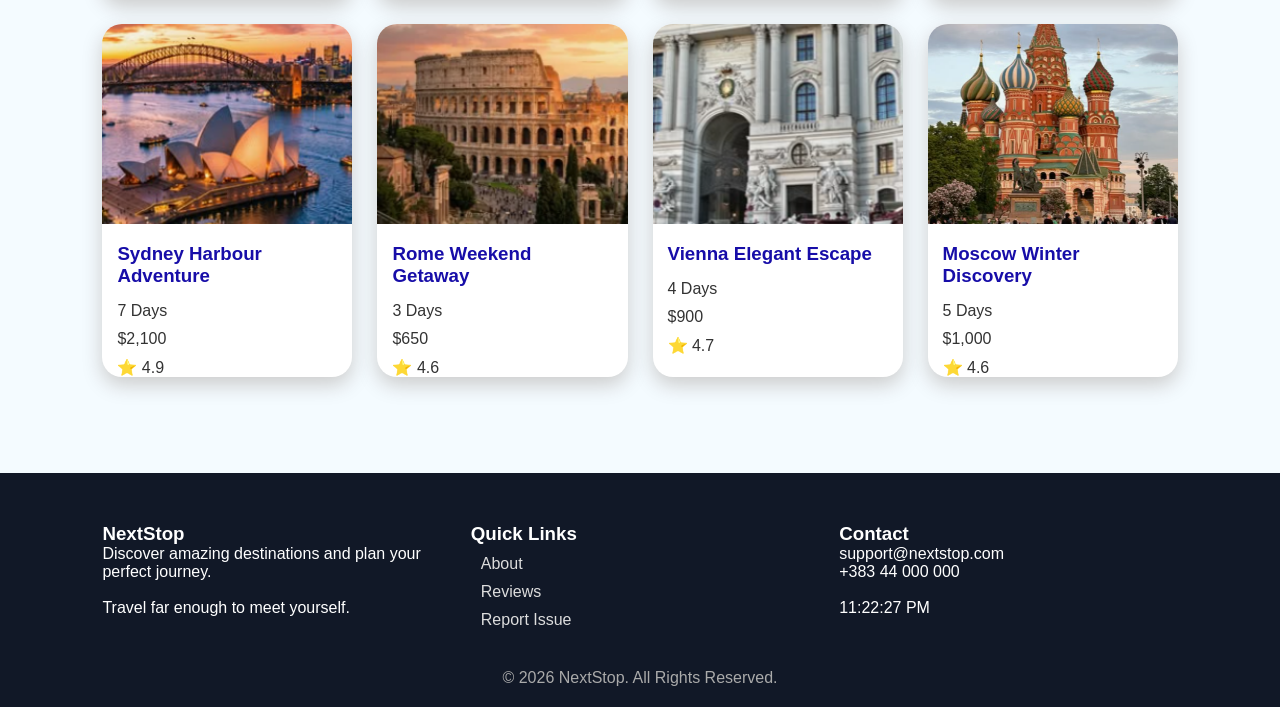
==== commit 0efc0754: "commit" ====
--- a/GroupProject/index.html
+++ b/GroupProject/index.html
@@ -18,6 +18,7 @@
         <li><a href="reviews.html">Reviews</a></li>
         <li><a href="report.html">Report Issue</a></li>
     </ul>
+    
     <div class="profile">
     <a href="account.html">
         <img src="images/def.png" alt="Profile">
--- a/GroupProject/style.css
+++ b/GroupProject/style.css
@@ -759,3 +759,17 @@
 
 }
 
+.profile{
+    margin-left:20px;
+    z-index:9999;
+}
+
+.profile a{
+    display:block;
+}
+
+.profile img{
+    width:45px;
+    height:45px;
+    cursor:pointer;
+}
